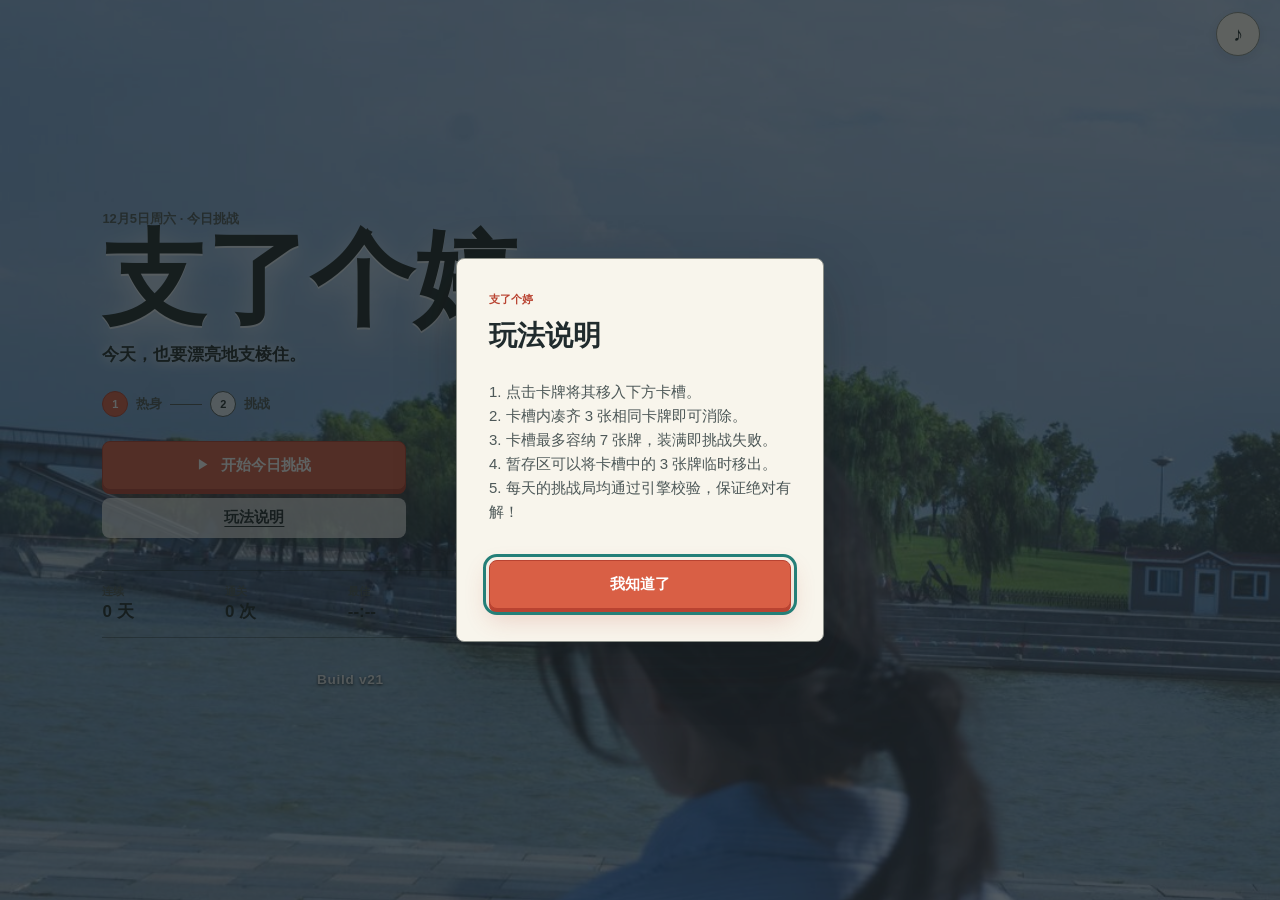
==== index.html @ 7883eb56 "Add files via upload" ====
<!DOCTYPE html>
<html lang="zh-CN">
<head>
    <meta charset="UTF-8">
    <meta name="viewport" content="width=device-width, initial-scale=1, viewport-fit=cover">
    <meta name="theme-color" content="#d95f45">
    <meta name="description" content="给婷婷的每日三消挑战。">
    <meta name="apple-mobile-web-app-capable" content="yes">
    <meta name="apple-mobile-web-app-status-bar-style" content="black-translucent">
    <meta name="apple-mobile-web-app-title" content="支了个婷">
    <title>支了个婷</title>
    <link rel="preload" as="image" href="bg_small.jpg" fetchpriority="high">
    <link rel="icon" href="assets/icons/icon-192.png" type="image/png">
    <link rel="manifest" href="manifest.webmanifest">
    <link rel="stylesheet" href="style.css?v=21">
</head>
<body data-view="start">
    <div class="background" aria-hidden="true"></div>

    <button id="btn-sound" class="chrome-btn sound-btn" type="button" aria-label="关闭音乐和音效" title="关闭音乐和音效">
        <span aria-hidden="true">♪</span>
    </button>

    <main>
        <section class="start-screen" id="start-screen" aria-labelledby="start-title">
            <div class="start-content">
                <p class="start-note" id="today-label">今日挑战</p>
                <h1 id="start-title">支了个婷</h1>
                <p class="start-copy">今天，也要漂亮地支棱住。</p>

                <div class="challenge-route" aria-label="今日挑战共两关">
                    <span class="route-step is-active"><b>1</b> 热身</span>
                    <span class="route-line" aria-hidden="true"></span>
                    <span class="route-step"><b>2</b> 挑战</span>
                </div>

                <div class="start-actions">
                    <button id="btn-start-game" class="primary-btn" type="button">
                        <span class="button-icon" aria-hidden="true">▶</span>
                        <span id="start-button-label">开始今日挑战</span>
                    </button>
                    <button id="btn-help" class="text-btn" type="button">玩法说明</button>
                    <button id="btn-new-game" class="text-btn" type="button" hidden>重新开始今日牌局</button>
                    <button id="btn-install" class="text-btn" type="button" hidden>安装到手机</button>
                    <button id="btn-update" class="text-btn" type="button" hidden>发现新版本，点击更新</button>
                </div>

                <dl class="start-stats" aria-label="挑战记录">
                    <div><dt>连续</dt><dd id="stat-streak">0 天</dd></div>
                    <div><dt>通关</dt><dd id="stat-wins">0 次</dd></div>
                    <div><dt>最佳</dt><dd id="stat-best">--:--</dd></div>
                </dl>
                <p id="app-version" style="text-align: center; color: rgba(255, 255, 255, 0.8); text-shadow: 0 1px 3px rgba(0,0,0,0.8); font-size: 0.85rem; font-weight: bold; margin-top: 2rem; letter-spacing: 0.05em;">Build v21</p>
            </div>
        </section>

        <section class="game-container" id="game-container" aria-labelledby="stage-name" hidden>
            <header class="game-header">
                <button id="btn-home-game" class="icon-btn" type="button" aria-label="返回封面" title="返回封面">
                    <span aria-hidden="true">‹</span>
                </button>
                <div class="stage-heading">
                    <p id="stage-kicker">第 1 关 · 今日挑战</p>
                    <h1 id="stage-name">热身局</h1>
                </div>
                <div class="scoreboard">
                    <span id="score">0 分</span>
                    <time id="timer" datetime="PT0S">00:00</time>
                </div>
            </header>

            <div class="stage-progress" aria-hidden="true">
                <span id="stage-progress-bar"></span>
            </div>

            <div class="game-area" id="game-area" tabindex="-1" aria-label="牌堆">
                <div class="board-meta">
                    <span id="remaining-count">18 张</span>
                    <span id="combo-badge" class="combo-badge" hidden>连击 ×2</span>
                </div>
                <p class="game-status" id="game-status" aria-live="polite"></p>
            </div>

            <section class="tray-panel" aria-label="卡槽">
                <div class="tray-head">
                    <span>卡槽</span>
                    <span id="slot-state">0 / 7</span>
                </div>
                <div class="slot-area tray" id="slot-area"></div>
            </section>

            <section class="stash-panel" id="stash-panel" aria-label="暂存区" hidden>
                <span>暂存</span>
                <div class="stash-area tray" id="stash-area"></div>
            </section>

            <nav class="toolbar" aria-label="游戏道具">
                <button id="btn-undo" class="tool-btn" type="button">
                    <span class="tool-icon" aria-hidden="true">↶</span>
                    <span class="tool-label">撤回</span>
                    <small>1</small>
                </button>
                <button id="btn-stash" class="tool-btn" type="button">
                    <span class="tool-icon" aria-hidden="true">⇧</span>
                    <span class="tool-label">移出</span>
                    <small>1</small>
                </button>
                <button id="btn-shuffle" class="tool-btn" type="button">
                    <span class="tool-icon" aria-hidden="true">⤨</span>
                    <span class="tool-label">洗牌</span>
                    <small>1</small>
                </button>
            </nav>
        </section>
    </main>

    <dialog class="modal" id="modal" aria-labelledby="modal-title" aria-describedby="modal-msg">
        <div class="modal-content">
            <p class="modal-kicker" id="modal-kicker">今日挑战</p>
            <h2 id="modal-title">游戏结束</h2>
            <p id="modal-msg" style="white-space: pre-wrap; line-height: 1.6; text-align: left; margin: 1rem 0;">卡槽已满，再试一次。</p>
            <div class="result-stats" id="result-stats" hidden></div>
            <div class="modal-actions">
                <button id="modal-primary" class="primary-btn" type="button">再来一次</button>
                <button id="modal-secondary" class="secondary-btn" type="button">返回封面</button>
            </div>
        </div>
    </dialog>

    <div class="celebration" id="celebration" aria-hidden="true"></div>
    <noscript>需要启用 JavaScript 才能开始挑战。</noscript>
    <script src="challenge-engine.js?v=1"></script>
    <script src="audio-engine.js?v=2"></script>
    <script src="script.js?v=21"></script></script>
</body>
</html>
---- style.css ----
@import url("tokens.css");

*,
*::before,
*::after {
    box-sizing: border-box;
}

html,
body {
    width: 100%;
    min-height: 100%;
    overflow-x: clip;
}

html {
    background: var(--color-paper);
}

body {
    margin: 0;
    color: var(--color-ink);
    background: var(--color-paper);
    font-family: var(--font-body);
    font-size: var(--text-base);
    line-height: 1.5;
    font-variant-numeric: tabular-nums;
    overscroll-behavior: none;
}

button,
time {
    font: inherit;
}

button {
    color: inherit;
    -webkit-tap-highlight-color: var(--color-transparent);
}

button,
.card {
    touch-action: manipulation;
}

[hidden] {
    display: none !important;
}

.background {
    position: fixed;
    inset: 0;
    z-index: 0;
    background-color: #b8d6e9;
    background-image: url("bg_small.jpg");
    background-position: 55% center;
    background-size: cover;
}

.background::after {
    position: absolute;
    inset: 0;
    content: "";
    background: var(--color-photo-wash);
}

body[data-view="game"] .background {
    opacity: 0;
}

main {
    position: relative;
    z-index: 1;
}

.chrome-btn,
.icon-btn {
    display: grid;
    width: 2.75rem;
    height: 2.75rem;
    padding: 0;
    place-items: center;
    color: var(--color-ink);
    background: var(--color-paper-raised);
    border: 1px solid var(--color-rule-strong);
    border-radius: 50%;
    box-shadow: 0 3px 12px var(--color-shadow-soft);
    cursor: pointer;
}

.sound-btn {
    position: fixed;
    z-index: 20;
    top: calc(var(--space-sm) + env(safe-area-inset-top, 0px));
    right: var(--safe-inline-end);
    font-size: 1.25rem;
    font-weight: 800;
}

body[data-sound="off"] .sound-btn span {
    text-decoration: line-through;
}

.start-screen {
    display: grid;
    min-height: 100svh;
    align-items: start;
    padding: max(4.5rem, 10svh) calc(var(--space-xl) + env(safe-area-inset-right, 0px)) calc(var(--space-xl) + env(safe-area-inset-bottom, 0px)) calc(var(--space-xl) + env(safe-area-inset-left, 0px));
}

.start-content {
    width: min(100%, 31rem);
    animation: start-enter var(--dur-long) var(--ease-out) both;
}

.start-note {
    margin: 0;
    color: var(--color-ink-soft);
    font-size: var(--text-sm);
    font-weight: 700;
}

.start-content h1 {
    max-width: 100%;
    margin: var(--space-3xs) 0 0;
    color: var(--color-ink);
    font-family: var(--font-display);
    font-size: var(--text-display);
    font-weight: 900;
    letter-spacing: 0;
    line-height: 0.95;
    overflow-wrap: anywhere;
    text-shadow: 0 2px 0 rgb(255 255 255 / 0.65), 0 8px 28px rgb(255 255 255 / 0.72);
}

.start-copy {
    margin: var(--space-sm) 0 var(--space-lg);
    color: var(--color-ink);
    font-size: var(--text-md);
    font-weight: 700;
    text-shadow: 0 1px 12px rgb(255 255 255 / 0.92);
}

.challenge-route {
    display: flex;
    width: min(100%, 22rem);
    align-items: center;
    gap: var(--space-xs);
    margin-block: var(--space-sm) var(--space-lg);
}

.route-step {
    display: inline-flex;
    align-items: center;
    gap: var(--space-xs);
    color: var(--color-ink-soft);
    font-size: var(--text-sm);
    font-weight: 800;
}

.route-step b {
    display: grid;
    width: 1.625rem;
    height: 1.625rem;
    place-items: center;
    color: var(--color-ink);
    background: rgb(255 255 255 / 0.76);
    border: 1px solid var(--color-ink-soft);
    border-radius: 50%;
    font-size: var(--text-xs);
}

.route-step.is-active b {
    color: var(--color-white);
    background: var(--color-accent);
    border-color: var(--color-accent-deep);
}

.route-line {
    width: 2rem;
    height: 1px;
    background: var(--color-ink-soft);
}

.start-actions {
    display: grid;
    width: min(100%, 19rem);
    justify-items: stretch;
    gap: var(--space-xs);
}

.primary-btn,
.secondary-btn,
.text-btn {
    min-height: 3rem;
    border-radius: var(--radius-control);
    cursor: pointer;
    font-weight: 800;
    letter-spacing: 0;
    transition: transform var(--dur-micro) var(--ease-out), background-color var(--dur-short) var(--ease-out), opacity var(--dur-short) var(--ease-out);
}

.primary-btn {
    display: inline-flex;
    align-items: center;
    justify-content: center;
    gap: var(--space-sm);
    padding: var(--space-sm) var(--space-lg);
    color: var(--color-white);
    background: var(--color-accent);
    border: 1px solid var(--color-accent-deep);
    box-shadow: 0 4px 0 var(--color-accent-deep), 0 10px 24px rgb(185 67 49 / 0.22);
}

.secondary-btn {
    padding: var(--space-sm) var(--space-lg);
    color: var(--color-ink);
    background: var(--color-paper-raised);
    border: 1px solid var(--color-rule-strong);
}

.text-btn {
    min-height: 2.5rem;
    padding: var(--space-xs) var(--space-sm);
    color: var(--color-ink);
    background: rgb(255 255 255 / 0.7);
    border: 0;
    text-decoration: underline;
    text-decoration-thickness: 1px;
    text-underline-offset: 0.25rem;
}

.button-icon {
    font-size: 0.75rem;
}

.primary-btn:active,
.secondary-btn:active,
.text-btn:active,
.chrome-btn:active,
.icon-btn:active,
.tool-btn:active {
    transform: translateY(2px);
}

button:focus-visible,
.card:focus-visible {
    outline: 3px solid var(--color-teal);
    outline-offset: 3px;
}

button:disabled {
    cursor: not-allowed;
    opacity: 0.42;
    transform: none;
}

.start-stats {
    display: grid;
    width: min(100%, 22rem);
    grid-template-columns: repeat(3, 1fr);
    gap: var(--space-md);
    margin: var(--space-xl) 0 0;
    padding: var(--space-sm) 0;
    border-block: 1px solid rgb(32 43 45 / 0.42);
}

.start-stats div {
    min-width: 0;
}

.start-stats dt {
    color: var(--color-ink-soft);
    font-size: var(--text-xs);
    font-weight: 700;
}

.start-stats dd {
    margin: 0;
    color: var(--color-ink);
    font-size: var(--text-md);
    font-weight: 900;
    overflow-wrap: anywhere;
}

.game-container {
    --card-width: clamp(2.15rem, 10.7vw, 4rem);
    position: relative;
    display: flex;
    width: min(100%, 48rem);
    height: 100dvh;
    min-height: 31rem;
    margin-inline: auto;
    flex-direction: column;
    overflow: hidden;
    background: var(--color-paper);
    border-inline: 1px solid var(--color-rule);
}

.game-header {
    display: grid;
    grid-template-columns: 2.75rem minmax(0, 1fr) auto;
    align-items: center;
    gap: var(--space-sm);
    padding: max(var(--space-xs), env(safe-area-inset-top, 0px)) var(--safe-inline-end) var(--space-xs) var(--safe-inline-start);
    background: var(--color-paper);
}

.game-header .icon-btn {
    width: 2.375rem;
    height: 2.375rem;
    font-family: serif;
    font-size: 2rem;
    line-height: 1;
}

.stage-heading {
    min-width: 0;
}

.stage-heading p {
    margin: 0;
    color: var(--color-muted);
    font-size: var(--text-xs);
    font-weight: 700;
}

.stage-heading h1 {
    margin: 0;
    font-family: var(--font-display);
    font-size: var(--text-lg);
    font-weight: 900;
    letter-spacing: 0;
    line-height: 1.1;
    overflow-wrap: anywhere;
}

.scoreboard {
    display: grid;
    min-width: 4.5rem;
    justify-items: end;
    margin-inline-end: 3rem;
    font-family: var(--font-label);
    line-height: 1.25;
}

.scoreboard span {
    color: var(--color-accent-deep);
    font-size: var(--text-xs);
    font-weight: 900;
}

.scoreboard time {
    color: var(--color-ink);
    font-size: var(--text-sm);
    font-weight: 800;
}

.stage-progress {
    height: 0.25rem;
    flex: 0 0 auto;
    background: var(--color-paper-2);
}

.stage-progress span {
    display: block;
    width: 0;
    height: 100%;
    background: var(--color-teal);
    transition: width var(--dur-long) var(--ease-out);
}

.game-area {
    position: relative;
    min-height: 15rem;
    flex: 1 1 auto;
    overflow: hidden;
    background: var(--color-board);
    border-block: 1px solid #b7c3af;
    box-shadow: inset 0 12px 28px rgb(58 84 61 / 0.08);
    outline: none;
}

.board-meta {
    position: absolute;
    inset: var(--space-sm) var(--safe-inline-end) auto var(--safe-inline-start);
    z-index: 100;
    display: flex;
    align-items: center;
    justify-content: space-between;
    color: var(--color-ink-soft);
    font-family: var(--font-label);
    font-size: var(--text-xs);
    font-weight: 800;
    pointer-events: none;
}

.combo-badge {
    color: var(--color-white);
    background: var(--color-accent);
    padding: var(--space-3xs) var(--space-xs);
    border-radius: 0.25rem;
    animation: combo-pop var(--dur-short) var(--ease-out) both;
}

.game-status {
    position: absolute;
    z-index: 150;
    inset: auto 50% var(--space-sm) auto;
    width: max-content;
    max-width: calc(100% - var(--safe-inline-start) - var(--safe-inline-end));
    margin: 0;
    padding: var(--space-xs) var(--space-sm);
    color: var(--color-white);
    background: rgb(32 43 45 / 0.88);
    border-radius: 0.25rem;
    font-size: var(--text-xs);
    font-weight: 700;
    opacity: 0;
    pointer-events: none;
    transform: translate(50%, 0.5rem);
    transition: opacity var(--dur-short) var(--ease-out), transform var(--dur-short) var(--ease-out);
}

.game-status.is-visible {
    opacity: 1;
    transform: translate(50%, 0);
}

.card {
    --card-lift: 0rem;
    --card-rotation: 0deg;
    position: absolute;
    display: grid;
    width: var(--card-width);
    aspect-ratio: 0.88;
    place-items: center;
    padding: 0;
    color: var(--color-ink);
    background: var(--color-paper-raised);
    border: 1px solid #7e867f;
    border-radius: var(--radius-card);
    box-shadow: var(--shadow-card);
    cursor: pointer;
    transform: translateY(var(--card-lift)) rotate(var(--card-rotation));
    transition: transform var(--dur-micro) var(--ease-out), opacity var(--dur-short) var(--ease-out), filter var(--dur-short) var(--ease-out);
}

.card-face {
    display: block;
    width: 88%;
    height: 88%;
    object-fit: contain;
    pointer-events: none;
}

.card::after {
    position: absolute;
    inset: auto 0.375rem 0.25rem;
    height: 0.125rem;
    content: "";
    background: var(--motif-color, var(--color-accent));
}

.card[data-tone="0"],
.card[data-tone="3"],
.card[data-tone="6"],
.card[data-tone="9"] { --motif-color: var(--color-accent); }

.card[data-tone="1"],
.card[data-tone="4"],
.card[data-tone="7"] { --motif-color: var(--color-teal); }

.card[data-tone="2"],
.card[data-tone="5"],
.card[data-tone="8"] { --motif-color: var(--color-yellow); }

.card.blocked {
    cursor: not-allowed;
    filter: grayscale(0.78) brightness(0.78);
    opacity: 1;
    box-shadow: 0 2px 0 rgb(32 43 45 / 0.12);
}

.card:not(.blocked):active {
    --card-lift: 0.125rem;
}

.card[data-location="slot"],
.card[data-location="stash"] {
    position: relative;
    flex: 0 0 auto;
    opacity: 1;
    filter: none;
    box-shadow: none;
    transform: none;
}

.card[data-location="slot"] {
    cursor: default;
}

.card.removing {
    opacity: 0;
    transform: translateY(-0.75rem) scale(0.82);
}

.tray-panel {
    flex: 0 0 auto;
    padding: var(--space-xs) var(--safe-inline-end) var(--space-sm) var(--safe-inline-start);
    background: var(--color-paper);
}

.tray-head {
    display: flex;
    justify-content: space-between;
    margin-block-end: var(--space-2xs);
    color: var(--color-muted);
    font-size: var(--text-xs);
    font-weight: 800;
}

.tray {
    display: flex;
    min-width: 0;
    align-items: center;
    gap: clamp(0.125rem, 0.8vw, 0.375rem);
}

.slot-area {
    justify-content: space-between;
}

.slot-placeholder {
    width: var(--card-width);
    aspect-ratio: 0.88;
    flex: 0 0 auto;
    background: var(--color-paper-2);
    border: 1px dashed var(--color-rule-strong);
    border-radius: var(--radius-card);
}

.slot-placeholder.is-danger {
    background: #f4dada;
    border-color: var(--color-error);
}

.stash-panel {
    position: absolute;
    z-index: 180;
    left: var(--safe-inline-start);
    bottom: calc(8.4rem + env(safe-area-inset-bottom));
    display: flex;
    align-items: center;
    gap: var(--space-xs);
    padding: var(--space-xs);
    color: var(--color-ink-soft);
    background: var(--color-paper-raised);
    border: 1px solid var(--color-rule-strong);
    border-radius: var(--radius-control);
    box-shadow: 0 8px 24px var(--color-shadow);
    font-size: var(--text-xs);
    font-weight: 800;
}

.stash-panel .card,
.stash-panel .slot-placeholder {
    width: calc(var(--card-width) * 0.76);
}

.toolbar {
    display: grid;
    min-height: 4.25rem;
    grid-template-columns: repeat(3, minmax(0, 1fr));
    gap: var(--space-xs);
    padding: var(--space-2xs) var(--safe-inline-end) max(var(--space-xs), env(safe-area-inset-bottom, 0px)) var(--safe-inline-start);
    background: var(--color-paper);
    border-block-start: 1px solid var(--color-rule);
}

.tool-btn {
    position: relative;
    display: grid;
    min-width: 0;
    min-height: 3.5rem;
    grid-template-columns: 2.125rem auto;
    grid-template-rows: 1fr 1fr;
    align-items: center;
    justify-content: center;
    column-gap: var(--space-xs);
    padding: var(--space-2xs);
    color: var(--color-ink);
    background: transparent;
    border: 0;
    cursor: pointer;
}

.tool-icon {
    display: grid;
    width: 2.125rem;
    height: 2.125rem;
    grid-row: 1 / 3;
    place-items: center;
    background: var(--color-paper-raised);
    border: 1px solid var(--color-rule-strong);
    border-radius: 50%;
    font-family: serif;
    font-size: 1.25rem;
    font-weight: 900;
}

.tool-label {
    align-self: end;
    font-size: var(--text-xs);
    font-weight: 900;
    line-height: 1.1;
    text-align: start;
}

.tool-btn small {
    align-self: start;
    color: var(--color-muted);
    font-family: var(--font-label);
    font-size: 0.625rem;
    line-height: 1.2;
    text-align: start;
}

.modal {
    position: fixed;
    inset: 0;
    z-index: 400;
    width: min(calc(100% - var(--safe-inline-start) - var(--safe-inline-end)), 23rem);
    height: fit-content;
    max-height: min(86dvh, 34rem);
    margin: auto;
    padding: 0;
    color: var(--color-ink);
    background: var(--color-paper);
    border: 1px solid var(--color-rule-strong);
    border-radius: var(--radius-dialog);
    box-shadow: var(--shadow-dialog);
}

.modal::backdrop {
    background: var(--color-overlay);
}

.modal[open] {
    animation: dialog-enter var(--dur-short) var(--ease-out) both;
}

.modal-content {
    display: grid;
    gap: var(--space-sm);
    padding: var(--space-xl);
}

.modal-kicker {
    margin: 0;
    color: var(--color-accent-deep);
    font-size: var(--text-xs);
    font-weight: 900;
}

.modal-content h2 {
    margin: 0;
    font-family: var(--font-display);
    font-size: var(--text-xl);
    font-weight: 900;
    letter-spacing: 0;
    line-height: 1.15;
}

.modal-content > p:not(.modal-kicker) {
    margin: 0;
    color: var(--color-ink-soft);
}

.result-stats {
    display: grid;
    grid-template-columns: repeat(2, minmax(0, 1fr));
    gap: var(--space-xs);
    padding-block: var(--space-sm);
    border-block: 1px solid var(--color-rule);
}

.result-stats span {
    display: grid;
    color: var(--color-muted);
    font-size: var(--text-xs);
}

.result-stats strong {
    color: var(--color-ink);
    font-family: var(--font-label);
    font-size: var(--text-md);
}

.modal-actions {
    display: grid;
    gap: var(--space-sm);
    margin-block-start: var(--space-xs);
}

.celebration {
    position: fixed;
    inset: 0;
    z-index: 500;
    overflow: hidden;
    pointer-events: none;
}

.confetti {
    position: absolute;
    top: -1rem;
    width: 0.5rem;
    height: 0.875rem;
    background: var(--confetti-color);
    animation: confetti-fall 1.8s var(--ease-in-out) forwards;
}

noscript {
    position: fixed;
    inset: auto 0 0;
    z-index: 600;
    padding: var(--space-md);
    color: var(--color-white);
    background: var(--color-error);
    text-align: center;
}

@keyframes start-enter {
    from { opacity: 0; transform: translateY(0.75rem); }
    to { opacity: 1; transform: none; }
}

@keyframes dialog-enter {
    from { opacity: 0; transform: translateY(0.75rem) scale(0.98); }
    to { opacity: 1; transform: none; }
}

@keyframes combo-pop {
    from { opacity: 0; transform: scale(0.72); }
    to { opacity: 1; transform: none; }
}

@keyframes confetti-fall {
    to { transform: translate3d(var(--confetti-drift), 110vh, 0) rotate(540deg); }
}

@media (hover: hover) and (pointer: fine) {
    .primary-btn:hover { background: var(--color-accent-deep); transform: translateY(-1px); }
    .secondary-btn:hover, .chrome-btn:hover, .icon-btn:hover { background: var(--color-paper-2); }
    .tool-btn:not(:disabled):hover .tool-icon { color: var(--color-white); background: var(--color-teal); border-color: var(--color-teal); }
    .card:not(.blocked):not([data-location="slot"]):hover { --card-lift: -0.125rem; }
}

@media (min-width: 48rem) and (min-height: 34rem) {
    .start-screen {
        align-items: center;
        padding-inline-start: max(8vw, env(safe-area-inset-left));
    }

    .start-content {
        margin-block-start: -5vh;
    }

    .game-container {
        --card-width: 4rem;
    }
}

@media (max-width: 22rem) {
    .game-container { --card-width: clamp(2rem, 10.4vw, 2.3rem); }
    .game-header { grid-template-columns: 2.375rem minmax(0, 1fr) auto; padding-inline: var(--safe-inline-start) var(--safe-inline-end); }
    .scoreboard { margin-inline-end: 3rem; min-width: 3.75rem; }
    .stage-heading h1 { font-size: var(--text-md); }
    .toolbar { padding-inline: var(--safe-inline-start) var(--safe-inline-end); }
    .tool-btn { grid-template-columns: 1.875rem auto; column-gap: var(--space-2xs); }
    .tool-icon { width: 1.875rem; height: 1.875rem; }
}

@media (max-height: 38rem) and (max-width: 40rem) {
    .game-container { --card-width: clamp(1.95rem, 9.8vw, 2.5rem); min-height: 0; }
    .game-header { padding-block: max(var(--space-2xs), env(safe-area-inset-top)) var(--space-2xs); }
    .game-header .icon-btn { width: 2rem; height: 2rem; }
    .stage-heading p { display: none; }
    .stage-heading h1 { font-size: var(--text-base); }
    .scoreboard { line-height: 1.05; }
    .game-area { min-height: 11.5rem; }
    .tray-panel { padding-block: var(--space-2xs); }
    .tray-head { margin-block-end: 0; }
    .toolbar { min-height: 3.5rem; padding-block: 0 max(var(--space-2xs), env(safe-area-inset-bottom)); }
    .tool-btn { min-height: 3rem; }
    .tool-icon { width: 1.875rem; height: 1.875rem; font-size: 1rem; }
    .stash-panel { bottom: calc(6.8rem + env(safe-area-inset-bottom)); }
}

@media (orientation: landscape) and (max-height: 34rem) and (min-width: 40rem) {
    .sound-btn {
        top: calc(var(--space-xs) + env(safe-area-inset-top, 0px));
        right: var(--safe-inline-end);
    }

    .game-container {
        --card-width: clamp(2.25rem, 6.8vh, 3.25rem);
        display: grid;
        width: 100%;
        max-width: none;
        min-height: 0;
        grid-template-columns: clamp(6.5rem, 16vw, 8.5rem) minmax(0, 1fr) clamp(15rem, 30vw, 19rem);
        grid-template-rows: minmax(3rem, auto) 1fr auto;
        border: 0;
    }

    .game-header {
        display: flex;
        grid-column: 1;
        grid-row: 1 / 4;
        align-items: flex-start;
        flex-direction: column;
        padding: calc(var(--mobile-safe-gutter) + env(safe-area-inset-top, 0px)) var(--mobile-safe-gutter) calc(var(--mobile-safe-gutter) + env(safe-area-inset-bottom, 0px)) var(--safe-inline-start);
        border-inline-end: 1px solid var(--color-rule);
    }

    .stage-heading { margin-block-start: var(--space-lg); }
    .stage-heading h1 { font-size: var(--text-lg); }
    .scoreboard { justify-items: start; margin: auto 0 0; }
    .scoreboard span { font-size: var(--text-sm); }
    .scoreboard time { font-size: var(--text-md); }
    .stage-progress { display: none; }
    .game-area { grid-column: 2; grid-row: 1 / 4; min-height: 0; border-block: 0; border-inline-end: 1px solid #b7c3af; }
    .game-area .board-meta { inset-inline: var(--mobile-safe-gutter); }
    .game-area .game-status { max-width: calc(100% - (2 * var(--mobile-safe-gutter))); }
    .tray-panel {
        --card-width: 1.625rem;
        grid-column: 3;
        grid-row: 2;
        align-self: end;
        padding: var(--space-md) var(--safe-inline-end) var(--space-md) var(--mobile-safe-gutter);
    }
    .tray-panel .tray { gap: var(--space-3xs); }
    .toolbar {
        grid-column: 3;
        grid-row: 3;
        padding-inline: var(--mobile-safe-gutter) var(--safe-inline-end);
    }
    .toolbar .tool-btn {
        grid-template-columns: 1.75rem auto;
        column-gap: var(--space-2xs);
        padding-inline: 0;
    }
    .toolbar .tool-icon { width: 1.75rem; height: 1.75rem; font-size: 1rem; }
    .toolbar .tool-label { white-space: nowrap; }
    .stash-panel {
        position: static;
        grid-column: 3;
        grid-row: 1;
        align-self: center;
        justify-self: start;
        margin: var(--space-xs) var(--safe-inline-end) var(--space-xs) var(--mobile-safe-gutter);
    }
}

@media (prefers-reduced-motion: reduce) {
    *,
    *::before,
    *::after {
        scroll-behavior: auto !important;
        animation-duration: 0.01ms !important;
        animation-iteration-count: 1 !important;
        transition-duration: 0.01ms !important;
    }
}
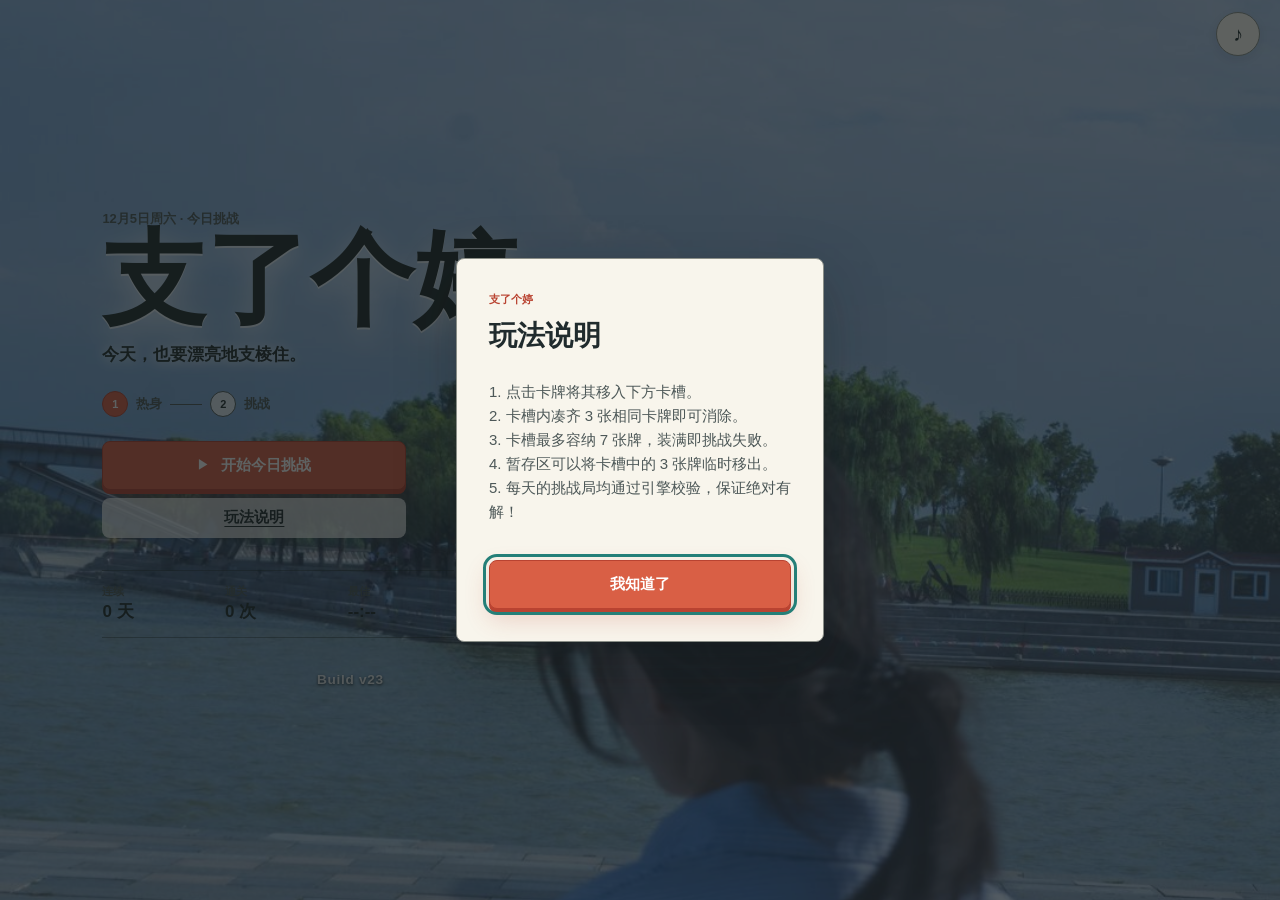
==== commit 052b115e: "Add files via upload Update to v23" ====
--- a/index.html
+++ b/index.html
@@ -12,7 +12,7 @@
     <link rel="preload" as="image" href="bg_small.jpg" fetchpriority="high">
     <link rel="icon" href="assets/icons/icon-192.png" type="image/png">
     <link rel="manifest" href="manifest.webmanifest">
-    <link rel="stylesheet" href="style.css?v=21">
+    <link rel="stylesheet" href="style.css?v=23">
 </head>
 <body data-view="start">
     <div class="background" aria-hidden="true"></div>
@@ -50,7 +50,7 @@
                     <div><dt>通关</dt><dd id="stat-wins">0 次</dd></div>
                     <div><dt>最佳</dt><dd id="stat-best">--:--</dd></div>
                 </dl>
-                <p id="app-version" style="text-align: center; color: rgba(255, 255, 255, 0.8); text-shadow: 0 1px 3px rgba(0,0,0,0.8); font-size: 0.85rem; font-weight: bold; margin-top: 2rem; letter-spacing: 0.05em;">Build v21</p>
+                <p id="app-version" style="text-align: center; color: rgba(255, 255, 255, 0.8); text-shadow: 0 1px 3px rgba(0,0,0,0.8); font-size: 0.85rem; font-weight: bold; margin-top: 2rem; letter-spacing: 0.05em;">Build v23</p>
             </div>
         </section>
 
@@ -86,7 +86,10 @@
                     <span>卡槽</span>
                     <span id="slot-state">0 / 7</span>
                 </div>
-                <div class="slot-area tray" id="slot-area"></div>
+                <div class="slot-area tray" id="slot-area">
+                    <div class="slot-flash" id="slot-flash"></div>
+                    <div class="combo-text" id="combo-text"></div>
+                </div>
             </section>
 
             <section class="stash-panel" id="stash-panel" aria-label="暂存区" hidden>
@@ -131,6 +134,6 @@
     <noscript>需要启用 JavaScript 才能开始挑战。</noscript>
     <script src="challenge-engine.js?v=1"></script>
     <script src="audio-engine.js?v=2"></script>
-    <script src="script.js?v=21"></script></script>
+    <script src="script.js?v=23"></script></script>
 </body>
 </html>
--- a/style.css
+++ b/style.css
@@ -502,7 +502,9 @@
 
 .card.removing {
     opacity: 0;
-    transform: translateY(-0.75rem) scale(0.82);
+    transform: scale(1.3) translateY(-1rem);
+    filter: brightness(1.5);
+    transition: transform 0.2s cubic-bezier(0.175, 0.885, 0.32, 1.275), opacity 0.2s ease-out, filter 0.2s ease-out !important;
 }
 
 .tray-panel {
@@ -525,6 +527,7 @@
     min-width: 0;
     align-items: center;
     gap: clamp(0.125rem, 0.8vw, 0.375rem);
+    position: relative;
 }
 
 .slot-area {
@@ -873,3 +876,60 @@
         transition-duration: 0.01ms !important;
     }
 }
+
+@keyframes screen-shake {
+    0% { transform: translate(0, 0); }
+    20% { transform: translate(-3px, 4px) rotate(-1deg); }
+    40% { transform: translate(4px, -3px) rotate(1deg); }
+    60% { transform: translate(-4px, -3px) rotate(-1deg); }
+    80% { transform: translate(3px, 4px) rotate(1deg); }
+    100% { transform: translate(0, 0); }
+}
+
+.shake {
+    animation: screen-shake 0.3s cubic-bezier(0.36, 0.07, 0.19, 0.97) both;
+}
+
+.slot-flash {
+    position: absolute;
+    inset: 0;
+    background: radial-gradient(circle at center, rgba(255,255,255,0.9) 0%, rgba(255,255,255,0) 80%);
+    opacity: 0;
+    pointer-events: none;
+    z-index: 100;
+}
+
+@keyframes flash-anim {
+    0% { opacity: 1; transform: scale(0.8); }
+    100% { opacity: 0; transform: scale(1.5); }
+}
+
+.slot-flash.active {
+    animation: flash-anim 0.4s ease-out;
+}
+
+.combo-text {
+    position: absolute;
+    left: 50%;
+    top: 30%;
+    transform: translate(-50%, -50%) scale(0.5);
+    font-size: 2.5rem;
+    font-weight: 900;
+    font-style: italic;
+    color: #fff;
+    text-shadow: 0 4px 0 #d95f45, 0 6px 12px rgba(0,0,0,0.4);
+    opacity: 0;
+    pointer-events: none;
+    z-index: 200;
+    white-space: nowrap;
+}
+
+@keyframes combo-anim {
+    0% { opacity: 0; transform: translate(-50%, -50%) scale(0.5); }
+    20% { opacity: 1; transform: translate(-50%, -60%) scale(1.2); }
+    100% { opacity: 0; transform: translate(-50%, -80%) scale(1); }
+}
+
+.combo-text.active {
+    animation: combo-anim 0.8s cubic-bezier(0.175, 0.885, 0.32, 1.275) forwards;
+}
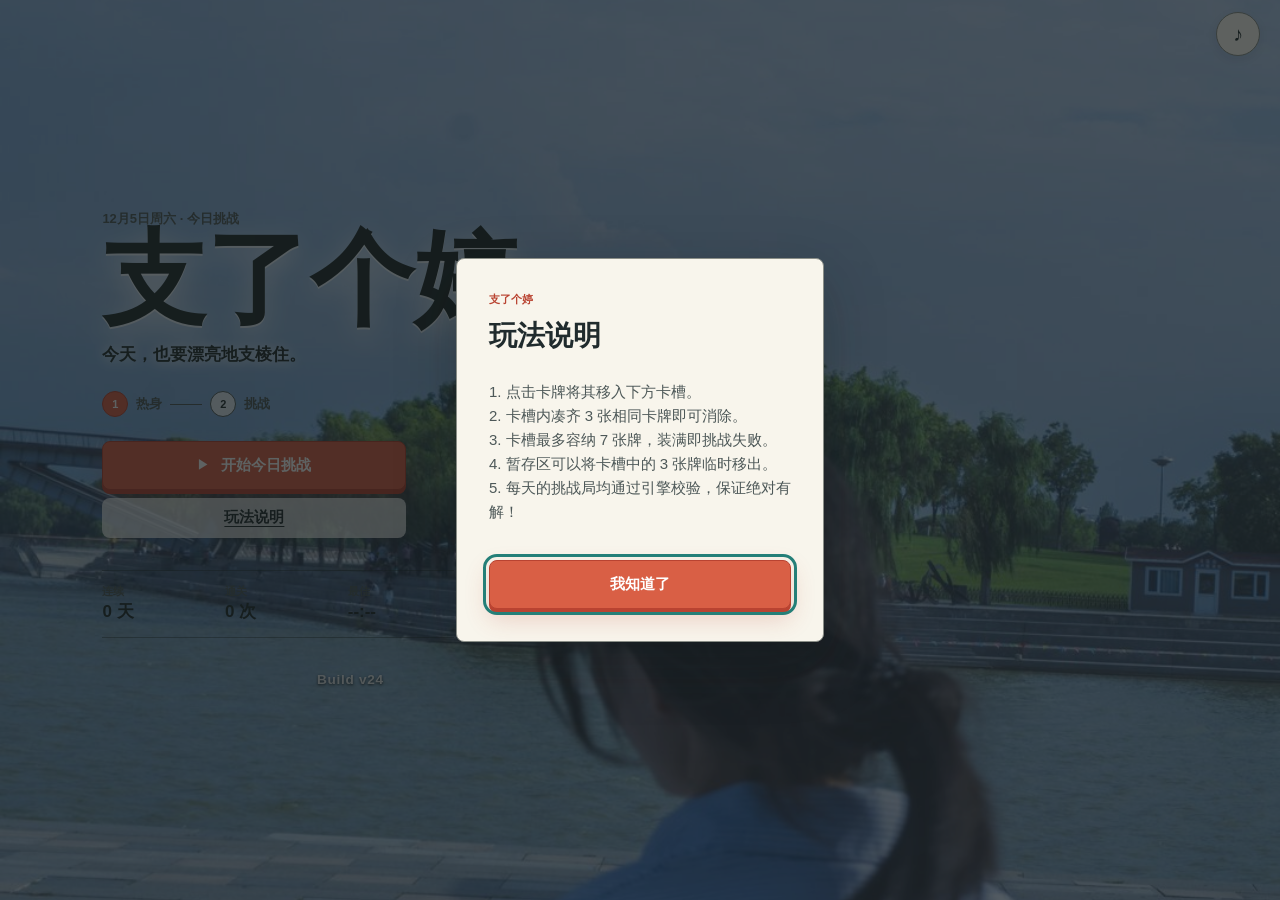
==== commit 54aaf18f: "Add files via upload "fix: 完美还原原生背景与道具栏排版，升级版本号至 v24 并新增游戏内版本更新弹窗公告"" ====
--- a/index.html
+++ b/index.html
@@ -50,7 +50,7 @@
                     <div><dt>通关</dt><dd id="stat-wins">0 次</dd></div>
                     <div><dt>最佳</dt><dd id="stat-best">--:--</dd></div>
                 </dl>
-                <p id="app-version" style="text-align: center; color: rgba(255, 255, 255, 0.8); text-shadow: 0 1px 3px rgba(0,0,0,0.8); font-size: 0.85rem; font-weight: bold; margin-top: 2rem; letter-spacing: 0.05em;">Build v23</p>
+                <p id="app-version" style="text-align: center; color: rgba(255, 255, 255, 0.8); text-shadow: 0 1px 3px rgba(0,0,0,0.8); font-size: 0.85rem; font-weight: bold; margin-top: 2rem; letter-spacing: 0.05em;">Build v24</p>
             </div>
         </section>
 
--- a/style.css
+++ b/style.css
@@ -1,935 +1,985 @@
-@import url("tokens.css");
-
-*,
-*::before,
-*::after {
-    box-sizing: border-box;
-}
-
-html,
-body {
-    width: 100%;
-    min-height: 100%;
-    overflow-x: clip;
-}
-
-html {
-    background: var(--color-paper);
-}
-
-body {
-    margin: 0;
-    color: var(--color-ink);
-    background: var(--color-paper);
-    font-family: var(--font-body);
-    font-size: var(--text-base);
-    line-height: 1.5;
-    font-variant-numeric: tabular-nums;
-    overscroll-behavior: none;
-}
-
-button,
-time {
-    font: inherit;
-}
-
-button {
-    color: inherit;
-    -webkit-tap-highlight-color: var(--color-transparent);
-}
-
-button,
-.card {
-    touch-action: manipulation;
-}
-
-[hidden] {
-    display: none !important;
-}
-
-.background {
-    position: fixed;
-    inset: 0;
-    z-index: 0;
-    background-color: #b8d6e9;
-    background-image: url("bg_small.jpg");
-    background-position: 55% center;
-    background-size: cover;
-}
-
-.background::after {
-    position: absolute;
-    inset: 0;
-    content: "";
-    background: var(--color-photo-wash);
-}
-
-body[data-view="game"] .background {
-    opacity: 0;
-}
-
-main {
-    position: relative;
-    z-index: 1;
-}
-
-.chrome-btn,
-.icon-btn {
-    display: grid;
-    width: 2.75rem;
-    height: 2.75rem;
-    padding: 0;
-    place-items: center;
-    color: var(--color-ink);
-    background: var(--color-paper-raised);
-    border: 1px solid var(--color-rule-strong);
-    border-radius: 50%;
-    box-shadow: 0 3px 12px var(--color-shadow-soft);
-    cursor: pointer;
-}
-
-.sound-btn {
-    position: fixed;
-    z-index: 20;
-    top: calc(var(--space-sm) + env(safe-area-inset-top, 0px));
-    right: var(--safe-inline-end);
-    font-size: 1.25rem;
-    font-weight: 800;
-}
-
-body[data-sound="off"] .sound-btn span {
-    text-decoration: line-through;
-}
-
-.start-screen {
-    display: grid;
-    min-height: 100svh;
-    align-items: start;
-    padding: max(4.5rem, 10svh) calc(var(--space-xl) + env(safe-area-inset-right, 0px)) calc(var(--space-xl) + env(safe-area-inset-bottom, 0px)) calc(var(--space-xl) + env(safe-area-inset-left, 0px));
-}
-
-.start-content {
-    width: min(100%, 31rem);
-    animation: start-enter var(--dur-long) var(--ease-out) both;
-}
-
-.start-note {
-    margin: 0;
-    color: var(--color-ink-soft);
-    font-size: var(--text-sm);
-    font-weight: 700;
-}
-
-.start-content h1 {
-    max-width: 100%;
-    margin: var(--space-3xs) 0 0;
-    color: var(--color-ink);
-    font-family: var(--font-display);
-    font-size: var(--text-display);
-    font-weight: 900;
-    letter-spacing: 0;
-    line-height: 0.95;
-    overflow-wrap: anywhere;
-    text-shadow: 0 2px 0 rgb(255 255 255 / 0.65), 0 8px 28px rgb(255 255 255 / 0.72);
-}
-
-.start-copy {
-    margin: var(--space-sm) 0 var(--space-lg);
-    color: var(--color-ink);
-    font-size: var(--text-md);
-    font-weight: 700;
-    text-shadow: 0 1px 12px rgb(255 255 255 / 0.92);
-}
-
-.challenge-route {
-    display: flex;
-    width: min(100%, 22rem);
-    align-items: center;
-    gap: var(--space-xs);
-    margin-block: var(--space-sm) var(--space-lg);
-}
-
-.route-step {
-    display: inline-flex;
-    align-items: center;
-    gap: var(--space-xs);
-    color: var(--color-ink-soft);
-    font-size: var(--text-sm);
-    font-weight: 800;
-}
-
-.route-step b {
-    display: grid;
-    width: 1.625rem;
-    height: 1.625rem;
-    place-items: center;
-    color: var(--color-ink);
-    background: rgb(255 255 255 / 0.76);
-    border: 1px solid var(--color-ink-soft);
-    border-radius: 50%;
-    font-size: var(--text-xs);
-}
-
-.route-step.is-active b {
-    color: var(--color-white);
-    background: var(--color-accent);
-    border-color: var(--color-accent-deep);
-}
-
-.route-line {
-    width: 2rem;
-    height: 1px;
-    background: var(--color-ink-soft);
-}
-
-.start-actions {
-    display: grid;
-    width: min(100%, 19rem);
-    justify-items: stretch;
-    gap: var(--space-xs);
-}
-
-.primary-btn,
-.secondary-btn,
-.text-btn {
-    min-height: 3rem;
-    border-radius: var(--radius-control);
-    cursor: pointer;
-    font-weight: 800;
-    letter-spacing: 0;
-    transition: transform var(--dur-micro) var(--ease-out), background-color var(--dur-short) var(--ease-out), opacity var(--dur-short) var(--ease-out);
-}
-
-.primary-btn {
-    display: inline-flex;
-    align-items: center;
-    justify-content: center;
-    gap: var(--space-sm);
-    padding: var(--space-sm) var(--space-lg);
-    color: var(--color-white);
-    background: var(--color-accent);
-    border: 1px solid var(--color-accent-deep);
-    box-shadow: 0 4px 0 var(--color-accent-deep), 0 10px 24px rgb(185 67 49 / 0.22);
-}
-
-.secondary-btn {
-    padding: var(--space-sm) var(--space-lg);
-    color: var(--color-ink);
-    background: var(--color-paper-raised);
-    border: 1px solid var(--color-rule-strong);
-}
-
-.text-btn {
-    min-height: 2.5rem;
-    padding: var(--space-xs) var(--space-sm);
-    color: var(--color-ink);
-    background: rgb(255 255 255 / 0.7);
-    border: 0;
-    text-decoration: underline;
-    text-decoration-thickness: 1px;
-    text-underline-offset: 0.25rem;
-}
-
-.button-icon {
-    font-size: 0.75rem;
-}
-
-.primary-btn:active,
-.secondary-btn:active,
-.text-btn:active,
-.chrome-btn:active,
-.icon-btn:active,
-.tool-btn:active {
-    transform: translateY(2px);
-}
-
-button:focus-visible,
-.card:focus-visible {
-    outline: 3px solid var(--color-teal);
-    outline-offset: 3px;
-}
-
-button:disabled {
-    cursor: not-allowed;
-    opacity: 0.42;
-    transform: none;
-}
-
-.start-stats {
-    display: grid;
-    width: min(100%, 22rem);
-    grid-template-columns: repeat(3, 1fr);
-    gap: var(--space-md);
-    margin: var(--space-xl) 0 0;
-    padding: var(--space-sm) 0;
-    border-block: 1px solid rgb(32 43 45 / 0.42);
-}
-
-.start-stats div {
-    min-width: 0;
-}
-
-.start-stats dt {
-    color: var(--color-ink-soft);
-    font-size: var(--text-xs);
-    font-weight: 700;
-}
-
-.start-stats dd {
-    margin: 0;
-    color: var(--color-ink);
-    font-size: var(--text-md);
-    font-weight: 900;
-    overflow-wrap: anywhere;
-}
-
-.game-container {
-    --card-width: clamp(2.15rem, 10.7vw, 4rem);
-    position: relative;
-    display: flex;
-    width: min(100%, 48rem);
-    height: 100dvh;
-    min-height: 31rem;
-    margin-inline: auto;
-    flex-direction: column;
-    overflow: hidden;
-    background: var(--color-paper);
-    border-inline: 1px solid var(--color-rule);
-}
-
-.game-header {
-    display: grid;
-    grid-template-columns: 2.75rem minmax(0, 1fr) auto;
-    align-items: center;
-    gap: var(--space-sm);
-    padding: max(var(--space-xs), env(safe-area-inset-top, 0px)) var(--safe-inline-end) var(--space-xs) var(--safe-inline-start);
-    background: var(--color-paper);
-}
-
-.game-header .icon-btn {
-    width: 2.375rem;
-    height: 2.375rem;
-    font-family: serif;
-    font-size: 2rem;
-    line-height: 1;
-}
-
-.stage-heading {
-    min-width: 0;
-}
-
-.stage-heading p {
-    margin: 0;
-    color: var(--color-muted);
-    font-size: var(--text-xs);
-    font-weight: 700;
-}
-
-.stage-heading h1 {
-    margin: 0;
-    font-family: var(--font-display);
-    font-size: var(--text-lg);
-    font-weight: 900;
-    letter-spacing: 0;
-    line-height: 1.1;
-    overflow-wrap: anywhere;
-}
-
-.scoreboard {
-    display: grid;
-    min-width: 4.5rem;
-    justify-items: end;
-    margin-inline-end: 3rem;
-    font-family: var(--font-label);
-    line-height: 1.25;
-}
-
-.scoreboard span {
-    color: var(--color-accent-deep);
-    font-size: var(--text-xs);
-    font-weight: 900;
-}
-
-.scoreboard time {
-    color: var(--color-ink);
-    font-size: var(--text-sm);
-    font-weight: 800;
-}
-
-.stage-progress {
-    height: 0.25rem;
-    flex: 0 0 auto;
-    background: var(--color-paper-2);
-}
-
-.stage-progress span {
-    display: block;
-    width: 0;
-    height: 100%;
-    background: var(--color-teal);
-    transition: width var(--dur-long) var(--ease-out);
-}
-
-.game-area {
-    position: relative;
-    min-height: 15rem;
-    flex: 1 1 auto;
-    overflow: hidden;
-    background: var(--color-board);
-    border-block: 1px solid #b7c3af;
-    box-shadow: inset 0 12px 28px rgb(58 84 61 / 0.08);
-    outline: none;
-}
-
-.board-meta {
-    position: absolute;
-    inset: var(--space-sm) var(--safe-inline-end) auto var(--safe-inline-start);
-    z-index: 100;
-    display: flex;
-    align-items: center;
-    justify-content: space-between;
-    color: var(--color-ink-soft);
-    font-family: var(--font-label);
-    font-size: var(--text-xs);
-    font-weight: 800;
-    pointer-events: none;
-}
-
-.combo-badge {
-    color: var(--color-white);
-    background: var(--color-accent);
-    padding: var(--space-3xs) var(--space-xs);
-    border-radius: 0.25rem;
-    animation: combo-pop var(--dur-short) var(--ease-out) both;
-}
-
-.game-status {
-    position: absolute;
-    z-index: 150;
-    inset: auto 50% var(--space-sm) auto;
-    width: max-content;
-    max-width: calc(100% - var(--safe-inline-start) - var(--safe-inline-end));
-    margin: 0;
-    padding: var(--space-xs) var(--space-sm);
-    color: var(--color-white);
-    background: rgb(32 43 45 / 0.88);
-    border-radius: 0.25rem;
-    font-size: var(--text-xs);
-    font-weight: 700;
-    opacity: 0;
-    pointer-events: none;
-    transform: translate(50%, 0.5rem);
-    transition: opacity var(--dur-short) var(--ease-out), transform var(--dur-short) var(--ease-out);
-}
-
-.game-status.is-visible {
-    opacity: 1;
-    transform: translate(50%, 0);
-}
-
-.card {
-    --card-lift: 0rem;
-    --card-rotation: 0deg;
-    position: absolute;
-    display: grid;
-    width: var(--card-width);
-    aspect-ratio: 0.88;
-    place-items: center;
-    padding: 0;
-    color: var(--color-ink);
-    background: var(--color-paper-raised);
-    border: 1px solid #7e867f;
-    border-radius: var(--radius-card);
-    box-shadow: var(--shadow-card);
-    cursor: pointer;
-    transform: translateY(var(--card-lift)) rotate(var(--card-rotation));
-    transition: transform var(--dur-micro) var(--ease-out), opacity var(--dur-short) var(--ease-out), filter var(--dur-short) var(--ease-out);
-}
-
-.card-face {
-    display: block;
-    width: 88%;
-    height: 88%;
-    object-fit: contain;
-    pointer-events: none;
-}
-
-.card::after {
-    position: absolute;
-    inset: auto 0.375rem 0.25rem;
-    height: 0.125rem;
-    content: "";
-    background: var(--motif-color, var(--color-accent));
-}
-
-.card[data-tone="0"],
-.card[data-tone="3"],
-.card[data-tone="6"],
-.card[data-tone="9"] { --motif-color: var(--color-accent); }
-
-.card[data-tone="1"],
-.card[data-tone="4"],
-.card[data-tone="7"] { --motif-color: var(--color-teal); }
-
-.card[data-tone="2"],
-.card[data-tone="5"],
-.card[data-tone="8"] { --motif-color: var(--color-yellow); }
-
-.card.blocked {
-    cursor: not-allowed;
-    filter: grayscale(0.78) brightness(0.78);
-    opacity: 1;
-    box-shadow: 0 2px 0 rgb(32 43 45 / 0.12);
-}
-
-.card:not(.blocked):active {
-    --card-lift: 0.125rem;
-}
-
-.card[data-location="slot"],
-.card[data-location="stash"] {
-    position: relative;
-    flex: 0 0 auto;
-    opacity: 1;
-    filter: none;
-    box-shadow: none;
-    transform: none;
-}
-
-.card[data-location="slot"] {
-    cursor: default;
-}
-
-.card.removing {
-    opacity: 0;
-    transform: scale(1.3) translateY(-1rem);
-    filter: brightness(1.5);
-    transition: transform 0.2s cubic-bezier(0.175, 0.885, 0.32, 1.275), opacity 0.2s ease-out, filter 0.2s ease-out !important;
-}
-
-.tray-panel {
-    flex: 0 0 auto;
-    padding: var(--space-xs) var(--safe-inline-end) var(--space-sm) var(--safe-inline-start);
-    background: var(--color-paper);
-}
-
-.tray-head {
-    display: flex;
-    justify-content: space-between;
-    margin-block-end: var(--space-2xs);
-    color: var(--color-muted);
-    font-size: var(--text-xs);
-    font-weight: 800;
-}
-
-.tray {
-    display: flex;
-    min-width: 0;
-    align-items: center;
-    gap: clamp(0.125rem, 0.8vw, 0.375rem);
-    position: relative;
-}
-
-.slot-area {
-    justify-content: space-between;
-}
-
-.slot-placeholder {
-    width: var(--card-width);
-    aspect-ratio: 0.88;
-    flex: 0 0 auto;
-    background: var(--color-paper-2);
-    border: 1px dashed var(--color-rule-strong);
-    border-radius: var(--radius-card);
-}
-
-.slot-placeholder.is-danger {
-    background: #f4dada;
-    border-color: var(--color-error);
-}
-
-.stash-panel {
-    position: absolute;
-    z-index: 180;
-    left: var(--safe-inline-start);
-    bottom: calc(8.4rem + env(safe-area-inset-bottom));
-    display: flex;
-    align-items: center;
-    gap: var(--space-xs);
-    padding: var(--space-xs);
-    color: var(--color-ink-soft);
-    background: var(--color-paper-raised);
-    border: 1px solid var(--color-rule-strong);
-    border-radius: var(--radius-control);
-    box-shadow: 0 8px 24px var(--color-shadow);
-    font-size: var(--text-xs);
-    font-weight: 800;
-}
-
-.stash-panel .card,
-.stash-panel .slot-placeholder {
-    width: calc(var(--card-width) * 0.76);
-}
-
-.toolbar {
-    display: grid;
-    min-height: 4.25rem;
-    grid-template-columns: repeat(3, minmax(0, 1fr));
-    gap: var(--space-xs);
-    padding: var(--space-2xs) var(--safe-inline-end) max(var(--space-xs), env(safe-area-inset-bottom, 0px)) var(--safe-inline-start);
-    background: var(--color-paper);
-    border-block-start: 1px solid var(--color-rule);
-}
-
-.tool-btn {
-    position: relative;
-    display: grid;
-    min-width: 0;
-    min-height: 3.5rem;
-    grid-template-columns: 2.125rem auto;
-    grid-template-rows: 1fr 1fr;
-    align-items: center;
-    justify-content: center;
-    column-gap: var(--space-xs);
-    padding: var(--space-2xs);
-    color: var(--color-ink);
-    background: transparent;
-    border: 0;
-    cursor: pointer;
-}
-
-.tool-icon {
-    display: grid;
-    width: 2.125rem;
-    height: 2.125rem;
-    grid-row: 1 / 3;
-    place-items: center;
-    background: var(--color-paper-raised);
-    border: 1px solid var(--color-rule-strong);
-    border-radius: 50%;
-    font-family: serif;
-    font-size: 1.25rem;
-    font-weight: 900;
-}
-
-.tool-label {
-    align-self: end;
-    font-size: var(--text-xs);
-    font-weight: 900;
-    line-height: 1.1;
-    text-align: start;
-}
-
-.tool-btn small {
-    align-self: start;
-    color: var(--color-muted);
-    font-family: var(--font-label);
-    font-size: 0.625rem;
-    line-height: 1.2;
-    text-align: start;
-}
-
-.modal {
-    position: fixed;
-    inset: 0;
-    z-index: 400;
-    width: min(calc(100% - var(--safe-inline-start) - var(--safe-inline-end)), 23rem);
-    height: fit-content;
-    max-height: min(86dvh, 34rem);
-    margin: auto;
-    padding: 0;
-    color: var(--color-ink);
-    background: var(--color-paper);
-    border: 1px solid var(--color-rule-strong);
-    border-radius: var(--radius-dialog);
-    box-shadow: var(--shadow-dialog);
-}
-
-.modal::backdrop {
-    background: var(--color-overlay);
-}
-
-.modal[open] {
-    animation: dialog-enter var(--dur-short) var(--ease-out) both;
-}
-
-.modal-content {
-    display: grid;
-    gap: var(--space-sm);
-    padding: var(--space-xl);
-}
-
-.modal-kicker {
-    margin: 0;
-    color: var(--color-accent-deep);
-    font-size: var(--text-xs);
-    font-weight: 900;
-}
-
-.modal-content h2 {
-    margin: 0;
-    font-family: var(--font-display);
-    font-size: var(--text-xl);
-    font-weight: 900;
-    letter-spacing: 0;
-    line-height: 1.15;
-}
-
-.modal-content > p:not(.modal-kicker) {
-    margin: 0;
-    color: var(--color-ink-soft);
-}
-
-.result-stats {
-    display: grid;
-    grid-template-columns: repeat(2, minmax(0, 1fr));
-    gap: var(--space-xs);
-    padding-block: var(--space-sm);
-    border-block: 1px solid var(--color-rule);
-}
-
-.result-stats span {
-    display: grid;
-    color: var(--color-muted);
-    font-size: var(--text-xs);
-}
-
-.result-stats strong {
-    color: var(--color-ink);
-    font-family: var(--font-label);
-    font-size: var(--text-md);
-}
-
-.modal-actions {
-    display: grid;
-    gap: var(--space-sm);
-    margin-block-start: var(--space-xs);
-}
-
-.celebration {
-    position: fixed;
-    inset: 0;
-    z-index: 500;
-    overflow: hidden;
-    pointer-events: none;
-}
-
-.confetti {
-    position: absolute;
-    top: -1rem;
-    width: 0.5rem;
-    height: 0.875rem;
-    background: var(--confetti-color);
-    animation: confetti-fall 1.8s var(--ease-in-out) forwards;
-}
-
-noscript {
-    position: fixed;
-    inset: auto 0 0;
-    z-index: 600;
-    padding: var(--space-md);
-    color: var(--color-white);
-    background: var(--color-error);
-    text-align: center;
-}
-
-@keyframes start-enter {
-    from { opacity: 0; transform: translateY(0.75rem); }
-    to { opacity: 1; transform: none; }
-}
-
-@keyframes dialog-enter {
-    from { opacity: 0; transform: translateY(0.75rem) scale(0.98); }
-    to { opacity: 1; transform: none; }
-}
-
-@keyframes combo-pop {
-    from { opacity: 0; transform: scale(0.72); }
-    to { opacity: 1; transform: none; }
-}
-
-@keyframes confetti-fall {
-    to { transform: translate3d(var(--confetti-drift), 110vh, 0) rotate(540deg); }
-}
-
-@media (hover: hover) and (pointer: fine) {
-    .primary-btn:hover { background: var(--color-accent-deep); transform: translateY(-1px); }
-    .secondary-btn:hover, .chrome-btn:hover, .icon-btn:hover { background: var(--color-paper-2); }
-    .tool-btn:not(:disabled):hover .tool-icon { color: var(--color-white); background: var(--color-teal); border-color: var(--color-teal); }
-    .card:not(.blocked):not([data-location="slot"]):hover { --card-lift: -0.125rem; }
-}
-
-@media (min-width: 48rem) and (min-height: 34rem) {
-    .start-screen {
-        align-items: center;
-        padding-inline-start: max(8vw, env(safe-area-inset-left));
-    }
-
-    .start-content {
-        margin-block-start: -5vh;
-    }
-
-    .game-container {
-        --card-width: 4rem;
-    }
-}
-
-@media (max-width: 22rem) {
-    .game-container { --card-width: clamp(2rem, 10.4vw, 2.3rem); }
-    .game-header { grid-template-columns: 2.375rem minmax(0, 1fr) auto; padding-inline: var(--safe-inline-start) var(--safe-inline-end); }
-    .scoreboard { margin-inline-end: 3rem; min-width: 3.75rem; }
-    .stage-heading h1 { font-size: var(--text-md); }
-    .toolbar { padding-inline: var(--safe-inline-start) var(--safe-inline-end); }
-    .tool-btn { grid-template-columns: 1.875rem auto; column-gap: var(--space-2xs); }
-    .tool-icon { width: 1.875rem; height: 1.875rem; }
-}
-
-@media (max-height: 38rem) and (max-width: 40rem) {
-    .game-container { --card-width: clamp(1.95rem, 9.8vw, 2.5rem); min-height: 0; }
-    .game-header { padding-block: max(var(--space-2xs), env(safe-area-inset-top)) var(--space-2xs); }
-    .game-header .icon-btn { width: 2rem; height: 2rem; }
-    .stage-heading p { display: none; }
-    .stage-heading h1 { font-size: var(--text-base); }
-    .scoreboard { line-height: 1.05; }
-    .game-area { min-height: 11.5rem; }
-    .tray-panel { padding-block: var(--space-2xs); }
-    .tray-head { margin-block-end: 0; }
-    .toolbar { min-height: 3.5rem; padding-block: 0 max(var(--space-2xs), env(safe-area-inset-bottom)); }
-    .tool-btn { min-height: 3rem; }
-    .tool-icon { width: 1.875rem; height: 1.875rem; font-size: 1rem; }
-    .stash-panel { bottom: calc(6.8rem + env(safe-area-inset-bottom)); }
-}
-
-@media (orientation: landscape) and (max-height: 34rem) and (min-width: 40rem) {
-    .sound-btn {
-        top: calc(var(--space-xs) + env(safe-area-inset-top, 0px));
-        right: var(--safe-inline-end);
-    }
-
-    .game-container {
-        --card-width: clamp(2.25rem, 6.8vh, 3.25rem);
-        display: grid;
-        width: 100%;
-        max-width: none;
-        min-height: 0;
-        grid-template-columns: clamp(6.5rem, 16vw, 8.5rem) minmax(0, 1fr) clamp(15rem, 30vw, 19rem);
-        grid-template-rows: minmax(3rem, auto) 1fr auto;
-        border: 0;
-    }
-
-    .game-header {
-        display: flex;
-        grid-column: 1;
-        grid-row: 1 / 4;
-        align-items: flex-start;
-        flex-direction: column;
-        padding: calc(var(--mobile-safe-gutter) + env(safe-area-inset-top, 0px)) var(--mobile-safe-gutter) calc(var(--mobile-safe-gutter) + env(safe-area-inset-bottom, 0px)) var(--safe-inline-start);
-        border-inline-end: 1px solid var(--color-rule);
-    }
-
-    .stage-heading { margin-block-start: var(--space-lg); }
-    .stage-heading h1 { font-size: var(--text-lg); }
-    .scoreboard { justify-items: start; margin: auto 0 0; }
-    .scoreboard span { font-size: var(--text-sm); }
-    .scoreboard time { font-size: var(--text-md); }
-    .stage-progress { display: none; }
-    .game-area { grid-column: 2; grid-row: 1 / 4; min-height: 0; border-block: 0; border-inline-end: 1px solid #b7c3af; }
-    .game-area .board-meta { inset-inline: var(--mobile-safe-gutter); }
-    .game-area .game-status { max-width: calc(100% - (2 * var(--mobile-safe-gutter))); }
-    .tray-panel {
-        --card-width: 1.625rem;
-        grid-column: 3;
-        grid-row: 2;
-        align-self: end;
-        padding: var(--space-md) var(--safe-inline-end) var(--space-md) var(--mobile-safe-gutter);
-    }
-    .tray-panel .tray { gap: var(--space-3xs); }
-    .toolbar {
-        grid-column: 3;
-        grid-row: 3;
-        padding-inline: var(--mobile-safe-gutter) var(--safe-inline-end);
-    }
-    .toolbar .tool-btn {
-        grid-template-columns: 1.75rem auto;
-        column-gap: var(--space-2xs);
-        padding-inline: 0;
-    }
-    .toolbar .tool-icon { width: 1.75rem; height: 1.75rem; font-size: 1rem; }
-    .toolbar .tool-label { white-space: nowrap; }
-    .stash-panel {
-        position: static;
-        grid-column: 3;
-        grid-row: 1;
-        align-self: center;
-        justify-self: start;
-        margin: var(--space-xs) var(--safe-inline-end) var(--space-xs) var(--mobile-safe-gutter);
-    }
-}
-
-@media (prefers-reduced-motion: reduce) {
-    *,
-    *::before,
-    *::after {
-        scroll-behavior: auto !important;
-        animation-duration: 0.01ms !important;
-        animation-iteration-count: 1 !important;
-        transition-duration: 0.01ms !important;
-    }
-}
-
-@keyframes screen-shake {
-    0% { transform: translate(0, 0); }
-    20% { transform: translate(-3px, 4px) rotate(-1deg); }
-    40% { transform: translate(4px, -3px) rotate(1deg); }
-    60% { transform: translate(-4px, -3px) rotate(-1deg); }
-    80% { transform: translate(3px, 4px) rotate(1deg); }
-    100% { transform: translate(0, 0); }
-}
-
-.shake {
-    animation: screen-shake 0.3s cubic-bezier(0.36, 0.07, 0.19, 0.97) both;
-}
-
-.slot-flash {
-    position: absolute;
-    inset: 0;
-    background: radial-gradient(circle at center, rgba(255,255,255,0.9) 0%, rgba(255,255,255,0) 80%);
-    opacity: 0;
-    pointer-events: none;
-    z-index: 100;
-}
-
-@keyframes flash-anim {
-    0% { opacity: 1; transform: scale(0.8); }
-    100% { opacity: 0; transform: scale(1.5); }
-}
-
-.slot-flash.active {
-    animation: flash-anim 0.4s ease-out;
-}
-
-.combo-text {
-    position: absolute;
-    left: 50%;
-    top: 30%;
-    transform: translate(-50%, -50%) scale(0.5);
-    font-size: 2.5rem;
-    font-weight: 900;
-    font-style: italic;
-    color: #fff;
-    text-shadow: 0 4px 0 #d95f45, 0 6px 12px rgba(0,0,0,0.4);
-    opacity: 0;
-    pointer-events: none;
-    z-index: 200;
-    white-space: nowrap;
-}
-
-@keyframes combo-anim {
-    0% { opacity: 0; transform: translate(-50%, -50%) scale(0.5); }
-    20% { opacity: 1; transform: translate(-50%, -60%) scale(1.2); }
-    100% { opacity: 0; transform: translate(-50%, -80%) scale(1); }
-}
-
-.combo-text.active {
-    animation: combo-anim 0.8s cubic-bezier(0.175, 0.885, 0.32, 1.275) forwards;
-}
+@import url("tokens.css");
+
+*,
+*::before,
+*::after {
+    box-sizing: border-box;
+}
+
+html,
+body {
+    width: 100%;
+    min-height: 100%;
+    overflow-x: clip;
+}
+
+html {
+    background: var(--color-paper);
+}
+
+body {
+    margin: 0;
+    color: var(--color-ink);
+    background: var(--color-paper);
+    font-family: var(--font-body);
+    font-size: var(--text-base);
+    line-height: 1.5;
+    font-variant-numeric: tabular-nums;
+    overscroll-behavior: none;
+}
+
+button,
+time {
+    font: inherit;
+}
+
+button {
+    color: inherit;
+    -webkit-tap-highlight-color: var(--color-transparent);
+}
+
+button,
+.card {
+    touch-action: manipulation;
+}
+
+[hidden] {
+    display: none !important;
+}
+
+.background {
+    position: fixed;
+    inset: 0;
+    z-index: 0;
+    background-color: #b8d6e9;
+    background-image: url("bg_small.jpg");
+    background-position: 55% center;
+    background-size: cover;
+}
+
+.background::after {
+    position: absolute;
+    inset: 0;
+    content: "";
+    background: var(--color-photo-wash);
+}
+
+
+
+/* body[data-view="game"] .background opacity removed so background stays visible */
+
+main {
+    position: relative;
+    z-index: 1;
+}
+
+.chrome-btn,
+.icon-btn {
+    display: grid;
+    width: 2.75rem;
+    height: 2.75rem;
+    padding: 0;
+    place-items: center;
+    color: var(--color-ink);
+    background: var(--color-paper-raised);
+    border: 1px solid var(--color-rule-strong);
+    border-radius: 50%;
+    box-shadow: 0 3px 12px var(--color-shadow-soft);
+    cursor: pointer;
+}
+
+.sound-btn {
+    position: fixed;
+    z-index: 20;
+    top: calc(var(--space-sm) + env(safe-area-inset-top, 0px));
+    right: var(--safe-inline-end);
+    font-size: 1.25rem;
+    font-weight: 800;
+}
+
+body[data-sound="off"] .sound-btn span {
+    text-decoration: line-through;
+}
+
+.start-screen {
+    display: grid;
+    min-height: 100svh;
+    align-items: start;
+    padding: max(4.5rem, 10svh) calc(var(--space-xl) + env(safe-area-inset-right, 0px)) calc(var(--space-xl) + env(safe-area-inset-bottom, 0px)) calc(var(--space-xl) + env(safe-area-inset-left, 0px));
+}
+
+.start-content {
+    width: min(100%, 31rem);
+    animation: start-enter var(--dur-long) var(--ease-out) both;
+}
+
+.start-note {
+    margin: 0;
+    color: var(--color-ink-soft);
+    font-size: var(--text-sm);
+    font-weight: 700;
+}
+
+.start-content h1 {
+    max-width: 100%;
+    margin: var(--space-3xs) 0 0;
+    color: var(--color-ink);
+    font-family: var(--font-display);
+    font-size: var(--text-display);
+    font-weight: 900;
+    letter-spacing: 0;
+    line-height: 0.95;
+    overflow-wrap: anywhere;
+    text-shadow: 0 2px 0 rgb(255 255 255 / 0.65), 0 8px 28px rgb(255 255 255 / 0.72);
+}
+
+.start-copy {
+    margin: var(--space-sm) 0 var(--space-lg);
+    color: var(--color-ink);
+    font-size: var(--text-md);
+    font-weight: 700;
+    text-shadow: 0 1px 12px rgb(255 255 255 / 0.92);
+}
+
+.challenge-route {
+    display: flex;
+    width: min(100%, 22rem);
+    align-items: center;
+    gap: var(--space-xs);
+    margin-block: var(--space-sm) var(--space-lg);
+}
+
+.route-step {
+    display: inline-flex;
+    align-items: center;
+    gap: var(--space-xs);
+    color: var(--color-ink-soft);
+    font-size: var(--text-sm);
+    font-weight: 800;
+}
+
+.route-step b {
+    display: grid;
+    width: 1.625rem;
+    height: 1.625rem;
+    place-items: center;
+    color: var(--color-ink);
+    background: rgb(255 255 255 / 0.76);
+    border: 1px solid var(--color-ink-soft);
+    border-radius: 50%;
+    font-size: var(--text-xs);
+}
+
+.route-step.is-active b {
+    color: var(--color-white);
+    background: var(--color-accent);
+    border-color: var(--color-accent-deep);
+}
+
+.route-line {
+    width: 2rem;
+    height: 1px;
+    background: var(--color-ink-soft);
+}
+
+.start-actions {
+    display: grid;
+    width: min(100%, 19rem);
+    justify-items: stretch;
+    gap: var(--space-xs);
+}
+
+.primary-btn,
+.secondary-btn,
+.text-btn {
+    min-height: 3rem;
+    border-radius: var(--radius-control);
+    cursor: pointer;
+    font-weight: 800;
+    letter-spacing: 0;
+    transition: transform var(--dur-micro) var(--ease-out), background-color var(--dur-short) var(--ease-out), opacity var(--dur-short) var(--ease-out);
+}
+
+.primary-btn {
+    display: inline-flex;
+    align-items: center;
+    justify-content: center;
+    gap: var(--space-sm);
+    padding: var(--space-sm) var(--space-lg);
+    color: var(--color-white);
+    background: var(--color-accent);
+    border: 1px solid var(--color-accent-deep);
+    box-shadow: 0 4px 0 var(--color-accent-deep), 0 10px 24px rgb(185 67 49 / 0.22);
+}
+
+.secondary-btn {
+    padding: var(--space-sm) var(--space-lg);
+    color: var(--color-ink);
+    background: var(--color-paper-raised);
+    border: 1px solid var(--color-rule-strong);
+}
+
+.text-btn {
+    min-height: 2.5rem;
+    padding: var(--space-xs) var(--space-sm);
+    color: var(--color-ink);
+    background: rgb(255 255 255 / 0.7);
+    border: 0;
+    text-decoration: underline;
+    text-decoration-thickness: 1px;
+    text-underline-offset: 0.25rem;
+}
+
+.button-icon {
+    font-size: 0.75rem;
+}
+
+.primary-btn:active,
+.secondary-btn:active,
+.text-btn:active,
+.chrome-btn:active,
+.icon-btn:active,
+.tool-btn:active {
+    transform: translateY(2px);
+}
+
+button:focus-visible,
+.card:focus-visible {
+    outline: 3px solid var(--color-teal);
+    outline-offset: 3px;
+}
+
+button:disabled {
+    cursor: not-allowed;
+    opacity: 0.42;
+    transform: none;
+}
+
+.start-stats {
+    display: grid;
+    width: min(100%, 22rem);
+    grid-template-columns: repeat(3, 1fr);
+    gap: var(--space-md);
+    margin: var(--space-xl) 0 0;
+    padding: var(--space-sm) 0;
+    border-block: 1px solid rgb(32 43 45 / 0.42);
+}
+
+.start-stats div {
+    min-width: 0;
+}
+
+.start-stats dt {
+    color: var(--color-ink-soft);
+    font-size: var(--text-xs);
+    font-weight: 700;
+}
+
+.start-stats dd {
+    margin: 0;
+    color: var(--color-ink);
+    font-size: var(--text-md);
+    font-weight: 900;
+    overflow-wrap: anywhere;
+}
+
+.game-container {
+    --card-width: clamp(2.15rem, 10.7vw, 4rem);
+    position: relative;
+    display: flex;
+    width: min(100%, 48rem);
+    height: 100dvh;
+    min-height: 31rem;
+    margin-inline: auto;
+    flex-direction: column;
+    overflow: hidden;
+    background: var(--color-paper);
+    border-inline: 1px solid var(--color-rule);
+}
+
+.game-header {
+    display: grid;
+    grid-template-columns: 2.75rem minmax(0, 1fr) auto;
+    align-items: center;
+    gap: var(--space-sm);
+    padding: max(var(--space-xs), env(safe-area-inset-top, 0px)) var(--safe-inline-end) var(--space-xs) var(--safe-inline-start);
+    background: var(--color-paper);
+}
+
+.game-header .icon-btn {
+    width: 2.375rem;
+    height: 2.375rem;
+    font-family: serif;
+    font-size: 2rem;
+    line-height: 1;
+}
+
+.stage-heading {
+    min-width: 0;
+}
+
+.stage-heading p {
+    margin: 0;
+    color: var(--color-muted);
+    font-size: var(--text-xs);
+    font-weight: 700;
+}
+
+.stage-heading h1 {
+    margin: 0;
+    font-family: var(--font-display);
+    font-size: var(--text-lg);
+    font-weight: 900;
+    letter-spacing: 0;
+    line-height: 1.1;
+    overflow-wrap: anywhere;
+}
+
+.scoreboard {
+    display: grid;
+    min-width: 4.5rem;
+    justify-items: end;
+    margin-inline-end: 3rem;
+    font-family: var(--font-label);
+    line-height: 1.25;
+}
+
+.scoreboard span {
+    color: var(--color-accent-deep);
+    font-size: var(--text-xs);
+    font-weight: 900;
+}
+
+.scoreboard time {
+    color: var(--color-ink);
+    font-size: var(--text-sm);
+    font-weight: 800;
+}
+
+.stage-progress {
+    height: 0.25rem;
+    flex: 0 0 auto;
+    background: var(--color-paper-2);
+}
+
+.stage-progress span {
+    display: block;
+    width: 0;
+    height: 100%;
+    background: var(--color-teal);
+    transition: width var(--dur-long) var(--ease-out);
+}
+
+.game-area {
+    position: relative;
+    min-height: 15rem;
+    flex: 1 1 auto;
+    overflow: hidden;
+    background: var(--color-board);
+    border-block: 1px solid #b7c3af;
+    box-shadow: inset 0 12px 28px rgb(58 84 61 / 0.08);
+    outline: none;
+}
+
+.board-meta {
+    position: absolute;
+    inset: var(--space-sm) var(--safe-inline-end) auto var(--safe-inline-start);
+    z-index: 100;
+    display: flex;
+    align-items: center;
+    justify-content: space-between;
+    color: var(--color-ink-soft);
+    font-family: var(--font-label);
+    font-size: var(--text-xs);
+    font-weight: 800;
+    pointer-events: none;
+}
+
+.combo-badge {
+    color: var(--color-white);
+    background: var(--color-accent);
+    padding: var(--space-3xs) var(--space-xs);
+    border-radius: 0.25rem;
+    animation: combo-pop var(--dur-short) var(--ease-out) both;
+}
+
+.game-status {
+    position: absolute;
+    z-index: 150;
+    inset: auto 50% var(--space-sm) auto;
+    width: max-content;
+    max-width: calc(100% - var(--safe-inline-start) - var(--safe-inline-end));
+    margin: 0;
+    padding: var(--space-xs) var(--space-sm);
+    color: var(--color-white);
+    background: rgb(32 43 45 / 0.88);
+    border-radius: 0.25rem;
+    font-size: var(--text-xs);
+    font-weight: 700;
+    opacity: 0;
+    pointer-events: none;
+    transform: translate(50%, 0.5rem);
+    transition: opacity var(--dur-short) var(--ease-out), transform var(--dur-short) var(--ease-out);
+}
+
+.game-status.is-visible {
+    opacity: 1;
+    transform: translate(50%, 0);
+}
+
+.card {
+    --card-lift: 0rem;
+    --card-rotation: 0deg;
+    position: absolute;
+    display: grid;
+    width: var(--card-width);
+    aspect-ratio: 0.88;
+    place-items: center;
+    padding: 0;
+    color: var(--color-ink);
+    background: var(--color-paper-raised);
+    border: 1px solid #7e867f;
+    border-radius: var(--radius-card);
+    box-shadow: var(--shadow-card);
+    cursor: pointer;
+    transform: translateY(var(--card-lift)) rotate(var(--card-rotation));
+    transition: transform var(--dur-micro) var(--ease-out), opacity var(--dur-short) var(--ease-out), filter var(--dur-short) var(--ease-out);
+}
+
+.card-face {
+    display: block;
+    width: 88%;
+    height: 88%;
+    object-fit: contain;
+    pointer-events: none;
+}
+
+.card::after {
+    position: absolute;
+    inset: auto 0.375rem 0.25rem;
+    height: 0.125rem;
+    content: "";
+    background: var(--motif-color, var(--color-accent));
+}
+
+.card[data-tone="0"],
+.card[data-tone="3"],
+.card[data-tone="6"],
+.card[data-tone="9"] { --motif-color: var(--color-accent); }
+
+.card[data-tone="1"],
+.card[data-tone="4"],
+.card[data-tone="7"] { --motif-color: var(--color-teal); }
+
+.card[data-tone="2"],
+.card[data-tone="5"],
+.card[data-tone="8"] { --motif-color: var(--color-yellow); }
+
+.card.blocked {
+    cursor: not-allowed;
+    filter: grayscale(0.78) brightness(0.78);
+    opacity: 1;
+    box-shadow: 0 2px 0 rgb(32 43 45 / 0.12);
+}
+
+.card:not(.blocked):active {
+    --card-lift: 0rem !important;
+    transform: scale(0.95) rotate(var(--card-rotation)) !important;
+    box-shadow: var(--shadow-card-hover) !important;
+}
+
+.card[data-location="slot"],
+.card[data-location="stash"] {
+    position: relative;
+    flex: 0 0 auto;
+    opacity: 1;
+    filter: none;
+    box-shadow: none;
+    transform: none;
+}
+
+.card[data-location="slot"] {
+    cursor: default;
+}
+
+.card.removing {
+    opacity: 0;
+    transform: scale(1.3) translateY(-1rem);
+    filter: brightness(1.5);
+    transition: transform 0.2s cubic-bezier(0.175, 0.885, 0.32, 1.275), opacity 0.2s ease-out, filter 0.2s ease-out !important;
+}
+
+.tray-panel {
+    flex: 0 0 auto;
+    padding: var(--space-xs) var(--safe-inline-end) var(--space-sm) var(--safe-inline-start);
+    background: var(--color-paper);
+}
+
+.tray-head {
+    display: flex;
+    justify-content: space-between;
+    margin-block-end: var(--space-2xs);
+    color: var(--color-muted);
+    font-size: var(--text-xs);
+    font-weight: 800;
+}
+
+.tray {
+    display: flex;
+    min-width: 0;
+    align-items: center;
+    gap: clamp(0.125rem, 0.8vw, 0.375rem);
+    position: relative;
+}
+
+.slot-area {
+    justify-content: space-between;
+}
+
+.slot-placeholder {
+    width: var(--card-width);
+    aspect-ratio: 0.88;
+    flex: 0 0 auto;
+    background: var(--color-paper-2);
+    border: 1px dashed var(--color-rule-strong);
+    border-radius: var(--radius-card);
+}
+
+.slot-placeholder.is-danger {
+    background: #f4dada;
+    border-color: var(--color-error);
+}
+
+.stash-panel {
+    position: absolute;
+    z-index: 180;
+    left: var(--safe-inline-start);
+    bottom: calc(8.4rem + env(safe-area-inset-bottom));
+    display: flex;
+    align-items: center;
+    gap: var(--space-xs);
+    padding: var(--space-xs);
+    color: var(--color-ink-soft);
+    background: var(--color-paper-raised);
+    border: 1px solid var(--color-rule-strong);
+    border-radius: var(--radius-control);
+    box-shadow: 0 8px 24px var(--color-shadow);
+    font-size: var(--text-xs);
+    font-weight: 800;
+}
+
+.stash-panel .card,
+.stash-panel .slot-placeholder {
+    width: calc(var(--card-width) * 0.76);
+}
+
+.toolbar {
+    display: grid;
+    min-height: 4.25rem;
+    grid-template-columns: repeat(3, 1fr);
+    gap: var(--space-xs);
+    align-items: center;
+    padding: var(--space-xs) var(--safe-inline-end) var(--space-md) var(--safe-inline-start);
+    background: var(--color-paper-2);
+    border-top: 1px solid var(--color-rule);
+}
+
+.tool-btn {
+    display: grid;
+    align-items: center;
+    border: 1px solid var(--color-rule);
+    border-radius: var(--radius-control);
+    background: var(--color-paper-raised);
+    box-shadow: 0 2px 0 rgb(32 43 45 / 0.08);
+}
+.tool-btn:active {
+    background: var(--color-paper-2);
+}
+
+.tool-icon {
+    display: grid;
+    width: 2.125rem;
+    height: 2.125rem;
+    grid-row: 1 / 3;
+    place-items: center;
+    background: var(--color-paper-raised);
+    border: 1px solid var(--color-rule-strong);
+    border-radius: 50%;
+    font-family: serif;
+    font-size: 1.25rem;
+    font-weight: 900;
+}
+
+.tool-label {
+    align-self: end;
+    font-size: var(--text-xs);
+    font-weight: 900;
+    line-height: 1.1;
+    text-align: start;
+}
+
+.tool-btn small {
+    align-self: start;
+    color: var(--color-muted);
+    font-family: var(--font-label);
+    font-size: 0.625rem;
+    line-height: 1.2;
+    text-align: start;
+}
+
+.modal {
+    position: fixed;
+    inset: 0;
+    z-index: 400;
+    width: min(calc(100% - var(--safe-inline-start) - var(--safe-inline-end)), 23rem);
+    height: fit-content;
+    max-height: min(86dvh, 34rem);
+    margin: auto;
+    padding: 0;
+    color: var(--color-ink);
+    background: var(--color-paper);
+    border: 1px solid var(--color-rule-strong);
+    border-radius: var(--radius-dialog);
+    box-shadow: var(--shadow-dialog);
+}
+
+.modal::backdrop {
+    background: var(--color-overlay);
+}
+
+.modal[open] {
+    animation: dialog-enter var(--dur-short) var(--ease-out) both;
+}
+
+.modal-content {
+    display: grid;
+    gap: var(--space-sm);
+    padding: var(--space-xl);
+}
+
+.modal-kicker {
+    margin: 0;
+    color: var(--color-accent-deep);
+    font-size: var(--text-xs);
+    font-weight: 900;
+}
+
+.modal-content h2 {
+    margin: 0;
+    font-family: var(--font-display);
+    font-size: var(--text-xl);
+    font-weight: 900;
+    letter-spacing: 0;
+    line-height: 1.15;
+}
+
+.modal-content > p:not(.modal-kicker) {
+    margin: 0;
+    color: var(--color-ink-soft);
+}
+
+.result-stats {
+    display: grid;
+    grid-template-columns: repeat(2, minmax(0, 1fr));
+    gap: var(--space-xs);
+    padding-block: var(--space-sm);
+    border-block: 1px solid var(--color-rule);
+}
+
+.result-stats span {
+    display: grid;
+    color: var(--color-muted);
+    font-size: var(--text-xs);
+}
+
+.result-stats strong {
+    color: var(--color-ink);
+    font-family: var(--font-label);
+    font-size: var(--text-md);
+}
+
+.modal-actions {
+    display: grid;
+    gap: var(--space-sm);
+    margin-block-start: var(--space-xs);
+}
+
+.celebration {
+    position: fixed;
+    inset: 0;
+    z-index: 500;
+    overflow: hidden;
+    pointer-events: none;
+}
+
+.confetti {
+    position: absolute;
+    top: -1rem;
+    width: 0.5rem;
+    height: 0.875rem;
+    background: var(--confetti-color);
+    animation: confetti-fall 1.8s var(--ease-in-out) forwards;
+}
+
+noscript {
+    position: fixed;
+    inset: auto 0 0;
+    z-index: 600;
+    padding: var(--space-md);
+    color: var(--color-white);
+    background: var(--color-error);
+    text-align: center;
+}
+
+@keyframes start-enter {
+    from { opacity: 0; transform: translateY(0.75rem); }
+    to { opacity: 1; transform: none; }
+}
+
+@keyframes dialog-enter {
+    from { opacity: 0; transform: translateY(0.75rem) scale(0.98); }
+    to { opacity: 1; transform: none; }
+}
+
+@keyframes combo-pop {
+    from { opacity: 0; transform: scale(0.72); }
+    to { opacity: 1; transform: none; }
+}
+
+@keyframes confetti-fall {
+    to { transform: translate3d(var(--confetti-drift), 110vh, 0) rotate(540deg); }
+}
+
+@media (hover: hover) and (pointer: fine) {
+    .primary-btn:hover { background: var(--color-accent-deep); transform: translateY(-1px); }
+    .secondary-btn:hover, .chrome-btn:hover, .icon-btn:hover { background: var(--color-paper-2); }
+    .tool-btn:not(:disabled):hover .tool-icon { color: var(--color-white); background: var(--color-teal); border-color: var(--color-teal); }
+    .card:not(.blocked):not([data-location="slot"]):hover { --card-lift: -0.125rem; }
+}
+
+@media (min-width: 48rem) and (min-height: 34rem) {
+    .start-screen {
+        align-items: center;
+        padding-inline-start: max(8vw, env(safe-area-inset-left));
+    }
+
+    .start-content {
+        margin-block-start: -5vh;
+    }
+
+    .game-container {
+        --card-width: 4rem;
+    }
+}
+
+@media (max-width: 22rem) {
+    .game-container { --card-width: clamp(2rem, 10.4vw, 2.3rem); }
+    .game-header { grid-template-columns: 2.375rem minmax(0, 1fr) auto; padding-inline: var(--safe-inline-start) var(--safe-inline-end); }
+    .scoreboard { margin-inline-end: 3rem; min-width: 3.75rem; }
+    .stage-heading h1 { font-size: var(--text-md); }
+    .toolbar { padding-inline: var(--safe-inline-start) var(--safe-inline-end); }
+    .tool-btn { grid-template-columns: 1.875rem auto; column-gap: var(--space-2xs); }
+    .tool-icon { width: 1.875rem; height: 1.875rem; }
+}
+
+@media (max-height: 38rem) and (max-width: 40rem) {
+    .game-container { --card-width: clamp(1.95rem, 9.8vw, 2.5rem); min-height: 0; }
+    .game-header { padding-block: max(var(--space-2xs), env(safe-area-inset-top)) var(--space-2xs); }
+    .game-header .icon-btn { width: 2rem; height: 2rem; }
+    .stage-heading p { display: none; }
+    .stage-heading h1 { font-size: var(--text-base); }
+    .scoreboard { line-height: 1.05; }
+    .game-area { min-height: 11.5rem; }
+    .tray-panel { padding-block: var(--space-2xs); }
+    .tray-head { margin-block-end: 0; }
+    .toolbar { min-height: 3.5rem; padding-block: 0 max(var(--space-2xs), env(safe-area-inset-bottom)); }
+    .tool-btn { min-height: 3rem; }
+    .tool-icon { width: 1.875rem; height: 1.875rem; font-size: 1rem; }
+    .stash-panel { bottom: calc(6.8rem + env(safe-area-inset-bottom)); }
+}
+
+@media (orientation: landscape) and (max-height: 34rem) and (min-width: 40rem) {
+    .sound-btn {
+        top: calc(var(--space-xs) + env(safe-area-inset-top, 0px));
+        right: var(--safe-inline-end);
+    }
+
+    .game-container {
+        --card-width: clamp(2.25rem, 6.8vh, 3.25rem);
+        display: grid;
+        width: 100%;
+        max-width: none;
+        min-height: 0;
+        grid-template-columns: clamp(6.5rem, 16vw, 8.5rem) minmax(0, 1fr) clamp(15rem, 30vw, 19rem);
+        grid-template-rows: minmax(3rem, auto) 1fr auto;
+        border: 0;
+    }
+
+    .game-header {
+        display: flex;
+        grid-column: 1;
+        grid-row: 1 / 4;
+        align-items: flex-start;
+        flex-direction: column;
+        padding: calc(var(--mobile-safe-gutter) + env(safe-area-inset-top, 0px)) var(--mobile-safe-gutter) calc(var(--mobile-safe-gutter) + env(safe-area-inset-bottom, 0px)) var(--safe-inline-start);
+        border-inline-end: 1px solid var(--color-rule);
+    }
+
+    .stage-heading { margin-block-start: var(--space-lg); }
+    .stage-heading h1 { font-size: var(--text-lg); }
+    .scoreboard { justify-items: start; margin: auto 0 0; }
+    .scoreboard span { font-size: var(--text-sm); }
+    .scoreboard time { font-size: var(--text-md); }
+    .stage-progress { display: none; }
+    .game-area { grid-column: 2; grid-row: 1 / 4; min-height: 0; border-block: 0; border-inline-end: 1px solid #b7c3af; }
+    .game-area .board-meta { inset-inline: var(--mobile-safe-gutter); }
+    .game-area .game-status { max-width: calc(100% - (2 * var(--mobile-safe-gutter))); }
+    .tray-panel {
+        --card-width: 1.625rem;
+        grid-column: 3;
+        grid-row: 2;
+        align-self: end;
+        padding: var(--space-md) var(--safe-inline-end) var(--space-md) var(--mobile-safe-gutter);
+    }
+    .tray-panel .tray { gap: var(--space-3xs); }
+    .toolbar {
+        grid-column: 3;
+        grid-row: 3;
+        padding-inline: var(--mobile-safe-gutter) var(--safe-inline-end);
+    }
+    .toolbar .tool-btn {
+        grid-template-columns: 1.75rem auto;
+        column-gap: var(--space-2xs);
+        padding-inline: 0;
+    }
+    .toolbar .tool-icon { width: 1.75rem; height: 1.75rem; font-size: 1rem; }
+    .toolbar .tool-label { white-space: nowrap; }
+    .stash-panel {
+        position: static;
+        grid-column: 3;
+        grid-row: 1;
+        align-self: center;
+        justify-self: start;
+        margin: var(--space-xs) var(--safe-inline-end) var(--space-xs) var(--mobile-safe-gutter);
+    }
+}
+
+@media (prefers-reduced-motion: reduce) {
+    *,
+    *::before,
+    *::after {
+        scroll-behavior: auto !important;
+        animation-duration: 0.01ms !important;
+        animation-iteration-count: 1 !important;
+        transition-duration: 0.01ms !important;
+    }
+}
+
+@keyframes screen-shake {
+    0% { transform: translate(0, 0); }
+    20% { transform: translate(-3px, 4px) rotate(-1deg); }
+    40% { transform: translate(4px, -3px) rotate(1deg); }
+    60% { transform: translate(-4px, -3px) rotate(-1deg); }
+    80% { transform: translate(3px, 4px) rotate(1deg); }
+    100% { transform: translate(0, 0); }
+}
+
+.shake {
+    animation: screen-shake 0.3s cubic-bezier(0.36, 0.07, 0.19, 0.97) both;
+}
+
+.slot-flash {
+    position: absolute;
+    inset: 0;
+    background: radial-gradient(circle at center, rgba(255,255,255,0.9) 0%, rgba(255,255,255,0) 80%);
+    opacity: 0;
+    pointer-events: none;
+    z-index: 100;
+}
+
+@keyframes flash-anim {
+    0% { opacity: 1; transform: scale(0.8); }
+    100% { opacity: 0; transform: scale(1.5); }
+}
+
+.slot-flash.active {
+    animation: flash-anim 0.4s ease-out;
+}
+
+.combo-text {
+    position: absolute;
+    left: 50%;
+    top: 30%;
+    transform: translate(-50%, -50%) scale(0.5);
+    font-size: 2.5rem;
+    font-weight: 900;
+    font-style: italic;
+    color: #fff;
+    text-shadow: 0 4px 0 #d95f45, 0 6px 12px rgba(0,0,0,0.4);
+    opacity: 0;
+    pointer-events: none;
+    z-index: 200;
+    white-space: nowrap;
+}
+
+@keyframes combo-anim {
+    0% { opacity: 0; transform: translate(-50%, -50%) scale(0.5); }
+    20% { opacity: 1; transform: translate(-50%, -60%) scale(1.2); }
+    100% { opacity: 0; transform: translate(-50%, -80%) scale(1); }
+}
+
+.combo-text.active {
+    animation: combo-anim 0.8s cubic-bezier(0.175, 0.885, 0.32, 1.275) forwards;
+}
+
+/* -- JUICE FX -- */
+@keyframes cardGlow {
+    0% { box-shadow: 0 0 5px var(--color-yellow); transform: scale(1); }
+    50% { box-shadow: 0 0 25px var(--color-yellow), 0 0 40px var(--color-white); transform: scale(1.15); z-index: 100; filter: brightness(1.2); }
+    100% { box-shadow: 0 0 5px var(--color-yellow); transform: scale(0); opacity: 0; }
+}
+.card.removing {
+    animation: cardGlow 0.35s ease-out forwards !important;
+}
+
+@keyframes trayDangerPulse {
+    0% { box-shadow: inset 0 0 0 2px transparent, 0 -4px 20px rgba(229, 62, 62, 0); }
+    50% { box-shadow: inset 0 0 0 2px var(--color-error), 0 -4px 30px rgba(229, 62, 62, 0.5); }
+    100% { box-shadow: inset 0 0 0 2px transparent, 0 -4px 20px rgba(229, 62, 62, 0); }
+}
+.tray-panel.danger {
+    animation: trayDangerPulse 0.8s infinite;
+}
+.tray-panel.danger .card[data-location="slot"] {
+    animation: cardTremble 0.4s infinite;
+}
+@keyframes cardTremble {
+    0%, 100% { transform: translateX(0) rotate(0); }
+    25% { transform: translateX(-1px) rotate(-1deg); }
+    75% { transform: translateX(1px) rotate(1deg); }
+}
+
+.dynamic-combo-text {
+    position: fixed;
+    pointer-events: none;
+    font-size: 2rem;
+    font-weight: 900;
+    color: var(--color-yellow);
+    text-shadow: 0 4px 10px rgba(0,0,0,0.4), 0 0 20px var(--color-accent);
+    z-index: 9999;
+    animation: comboFloat 0.8s cubic-bezier(0.175, 0.885, 0.32, 1.275) forwards;
+}
+@keyframes comboFloat {
+    0% { transform: translate(-50%, -50%) scale(0.5); opacity: 0; }
+    20% { transform: translate(-50%, -60%) scale(1.2); opacity: 1; }
+    100% { transform: translate(-50%, -100%) scale(1); opacity: 0; }
+}
+
+#confetti-canvas {
+    position: fixed;
+    inset: 0;
+    width: 100%;
+    height: 100%;
+    pointer-events: none;
+    z-index: 9999;
+}
